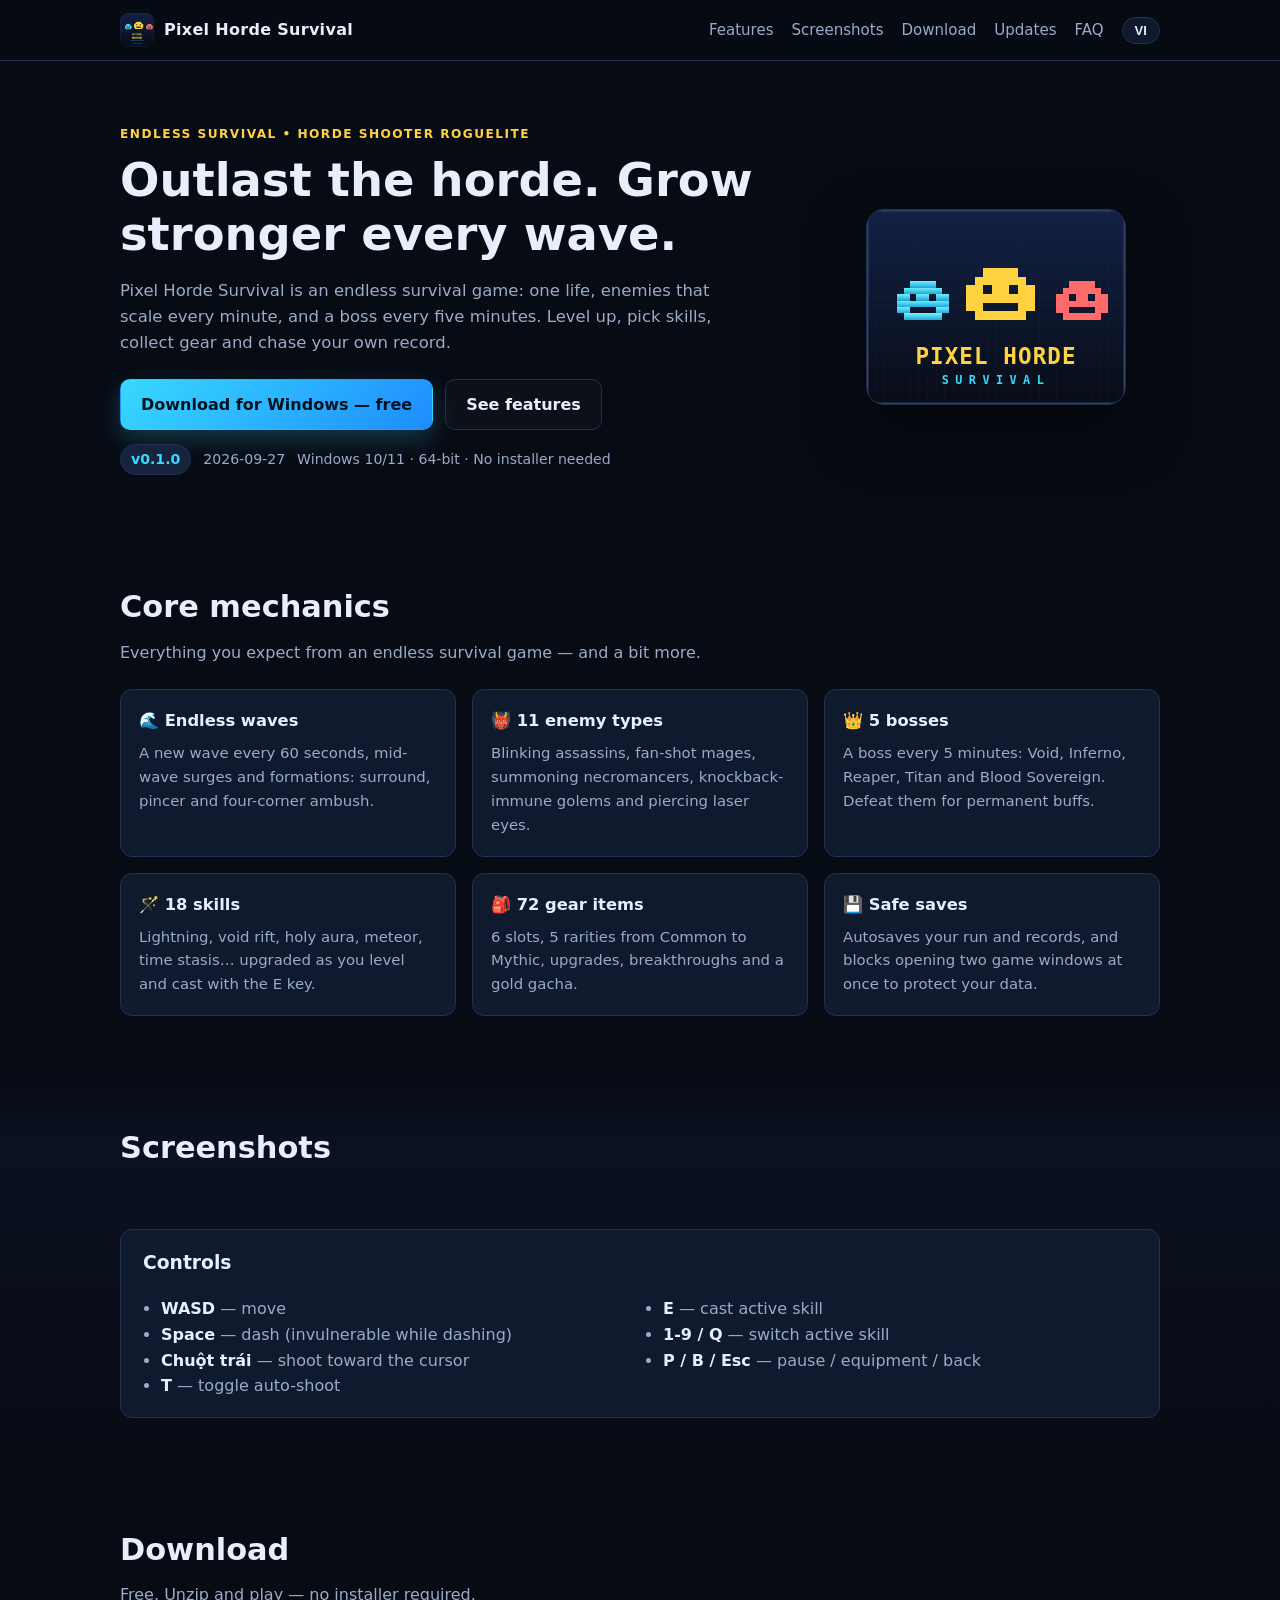
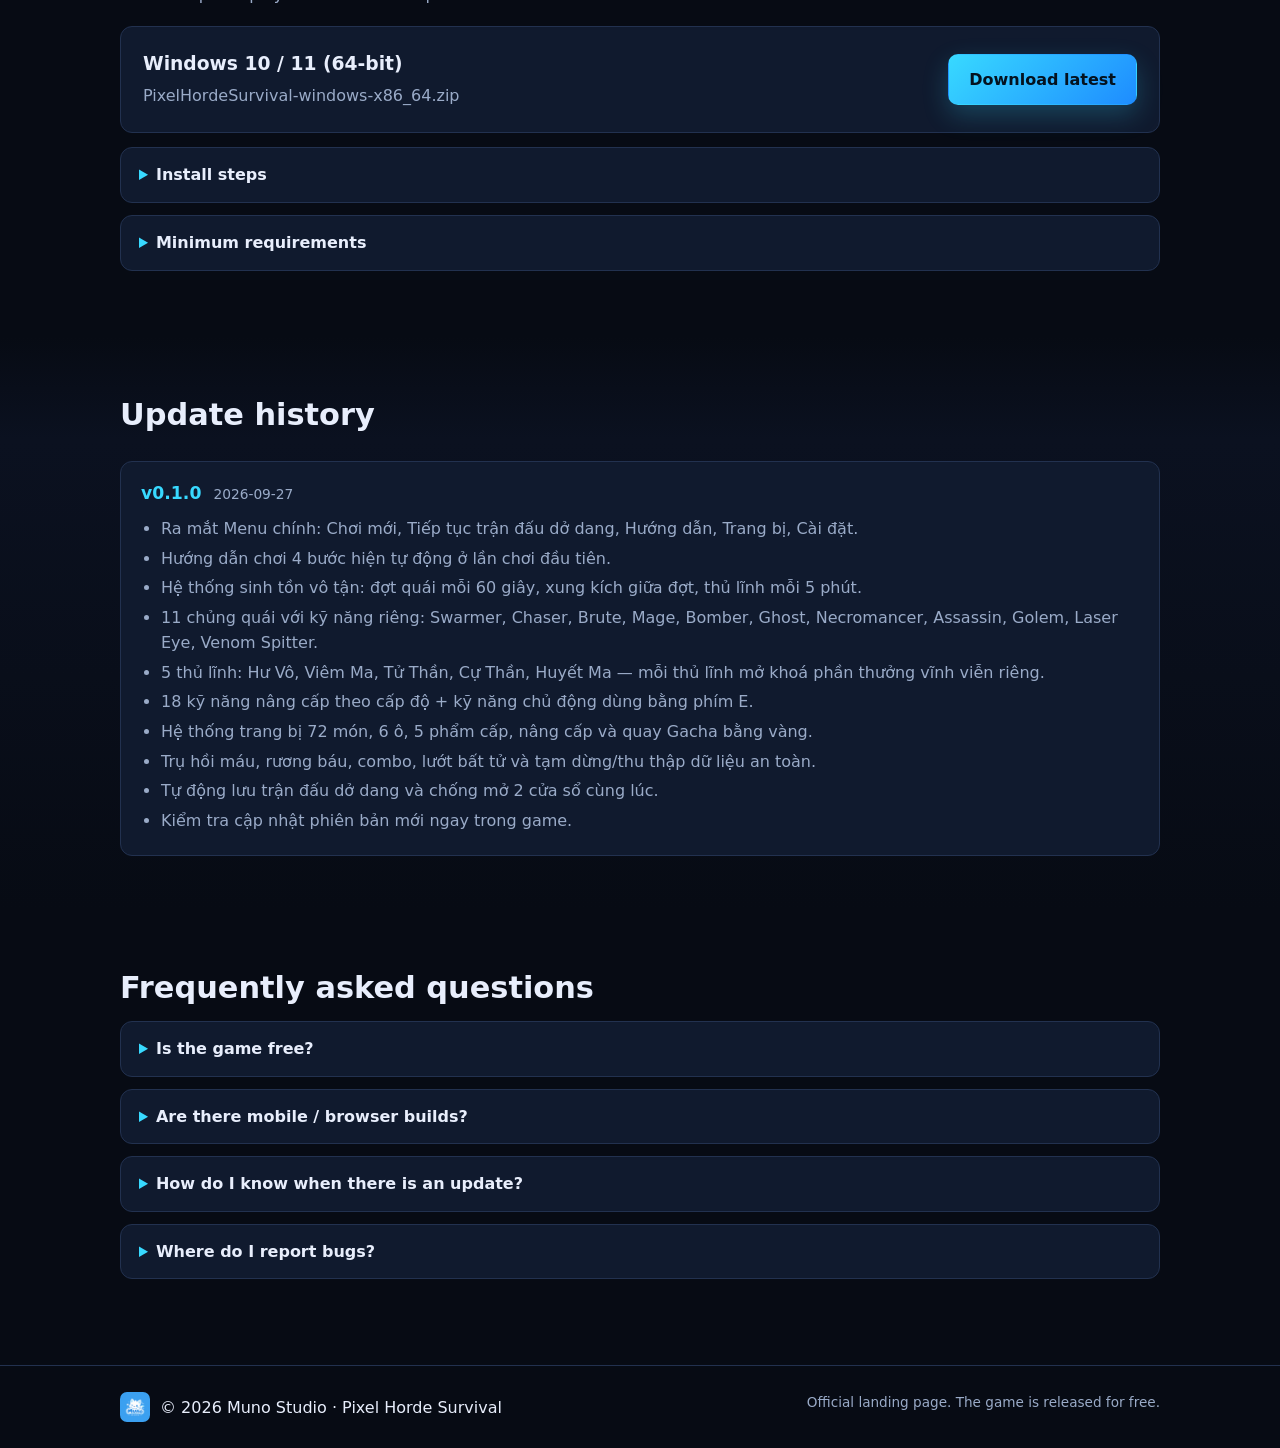
==== index.html @ 162701c9 "Landing page: giới thiệu game + tải Windows + version.json + công cụ phát hành" ====
<!DOCTYPE html>
<html lang="vi">
<head>
<meta charset="utf-8" />
<meta name="viewport" content="width=device-width, initial-scale=1" />
<title>Pixel Horde Survival — Sinh tồn vô tận trước bầy quái | Muno Studio</title>
<meta name="description" content="Pixel Horde Survival là game sinh tồn vô tận: sống sót trước bầy quái, nâng cấp kỹ năng, săn 5 thủ lĩnh và thu thập 72 trang bị. Tải miễn phí cho Windows." />
<meta name="theme-color" content="#070b14" />
<meta property="og:type" content="website" />
<meta property="og:title" content="Pixel Horde Survival — Sinh tồn vô tận" />
<meta property="og:description" content="Sống sót trước bầy quái, nâng 18 kỹ năng, săn 5 thủ lĩnh. Tải miễn phí cho Windows." />
<meta property="og:image" content="https://musual-moncra.github.io/Pixel-Horde-Survival.github.io/assets/logo.png" />
<meta name="twitter:card" content="summary_large_image" />
<link rel="icon" href="assets/logo.svg" type="image/svg+xml" />
<link rel="apple-touch-icon" href="assets/logo.png" />
<link rel="stylesheet" href="styles.css" />
</head>
<body>
<header class="site-header">
  <div class="wrap header-inner">
    <a class="brand" href="#top">
      <img src="assets/logo.png" alt="Pixel Horde Survival" width="34" height="34" />
      <span>Pixel Horde Survival</span>
    </a>
    <nav class="nav">
      <a href="#features" data-i18n="nav_features">Tính năng</a>
      <a href="#screens" data-i18n="nav_screens">Hình ảnh</a>
      <a href="#download" data-i18n="nav_download">Tải game</a>
      <a href="#changelog" data-i18n="nav_changelog">Cập nhật</a>
      <a href="#faq" data-i18n="nav_faq">Hỏi đáp</a>
    </nav>
    <button id="lang-toggle" class="lang" type="button" aria-label="Đổi ngôn ngữ">EN</button>
  </div>
</header>

<main id="top">
  <section class="hero">
    <div class="wrap hero-inner">
      <div class="hero-copy">
        <p class="eyebrow" data-i18n="hero_eyebrow">Sinh tồn vô tận • Roguelite bắn quái</p>
        <h1 data-i18n="hero_title">Sống sót trước bầy quái. Mạnh lên sau mỗi đợt.</h1>
        <p class="lede" data-i18n="hero_lede">
          Pixel Horde Survival là game sinh tồn vô tận: bạn chỉ có một mạng, quái mạnh dần theo từng phút,
          và mỗi 5 phút một thủ lĩnh giáng lâm. Lên cấp, chọn kỹ năng, thu thập trang bị và chạy đua cùng kỷ lục của chính mình.
        </p>
        <div class="cta">
          <a id="download-btn" class="btn primary" href="#download">
            <span data-i18n="cta_download">Tải miễn phí cho Windows</span>
          </a>
          <a class="btn ghost" href="#features" data-i18n="cta_features">Xem tính năng</a>
        </div>
        <p class="meta">
          <span class="badge">v<span id="version-badge">0.0.0</span></span>
          <span id="release-date">—</span>
          <span data-i18n="hero_meta_os">Windows 10/11 · 64-bit · Không cần cài đặt</span>
        </p>
      </div>
      <div class="hero-art">
        <img src="assets/logo.svg" alt="Pixel Horde Survival" />
      </div>
    </div>
  </section>

  <section id="features" class="section">
    <div class="wrap">
      <h2 data-i18n="features_title">Cơ chế cốt lõi</h2>
      <p class="section-lede" data-i18n="features_lede">Mọi thứ bạn cần ở một game sinh tồn vô tận — và một chút nữa.</p>
      <div class="grid">
        <article class="card">
          <h3 data-i18n="f1_title">🌊 Đợt quái vô tận</h3>
          <p data-i18n="f1_body">Đợt mới mỗi 60 giây, xung kích giữa đợt và các đội hình bao vây, gọng kìm, tập kích 4 góc.</p>
        </article>
        <article class="card">
          <h3 data-i18n="f2_title">👹 11 chủng quái</h3>
          <p data-i18n="f2_body">Sát thủ dịch chuyển, pháp sư bắn quạt, tử thần triệu hồi, người đá kháng đẩy lùi, nhãn ma bắn laser xuyên phá.</p>
        </article>
        <article class="card">
          <h3 data-i18n="f3_title">👑 5 thủ lĩnh</h3>
          <p data-i18n="f3_body">Cứ 5 phút một thủ lĩnh: Hư Vô, Viêm Ma, Tử Thần, Cự Thần, Huyết Ma. Hạ gục để nhận buff vĩnh viễn.</p>
        </article>
        <article class="card">
          <h3 data-i18n="f4_title">🪄 18 kỹ năng</h3>
          <p data-i18n="f4_body">Sét, hố đen, hào quang, thiên thạch, ngưng đọng thời gian… nâng cấp theo cấp độ và kích hoạt chủ động bằng phím E.</p>
        </article>
        <article class="card">
          <h3 data-i18n="f5_title">🎒 72 trang bị</h3>
          <p data-i18n="f5_body">6 ô trang bị, 5 phẩm cấp từ Thường đến Huyền Thoại, nâng cấp, đột phá và quay Gacha bằng vàng kiếm được.</p>
        </article>
        <article class="card">
          <h3 data-i18n="f6_title">💾 Lưu an toàn</h3>
          <p data-i18n="f6_body">Tự động lưu trận dở dang, hồ sơ kỷ lục và chống mở hai cửa sổ game cùng lúc để bảo vệ dữ liệu.</p>
        </article>
      </div>
    </div>
  </section>

  <section id="screens" class="section alt">
    <div class="wrap">
      <h2 data-i18n="screens_title">Hình ảnh trong game</h2>
      <div class="shots">
        <figure class="shot"><img src="assets/screenshot-1.png" alt="Giao diện chiến đấu" loading="lazy" /><figcaption data-i18n="shot1">Chiến đấu giữa bầy quái</figcaption></figure>
        <figure class="shot"><img src="assets/screenshot-2.png" alt="Thủ lĩnh" loading="lazy" /><figcaption data-i18n="shot2">Thủ lĩnh và thanh máu</figcaption></figure>
        <figure class="shot"><img src="assets/screenshot-3.png" alt="Nâng cấp kỹ năng" loading="lazy" /><figcaption data-i18n="shot3">Chọn nâng cấp khi lên cấp</figcaption></figure>
      </div>
      <p class="muted small" id="shots-note" data-i18n="shots_note">Ảnh chụp trong game sẽ được cập nhật kèm bản phát hành tiếp theo.</p>
      <div class="controls">
        <h3 data-i18n="controls_title">Điều khiển</h3>
        <ul>
          <li><b>WASD</b> — <span data-i18n="c_move">di chuyển</span></li>
          <li><b>Space</b> — <span data-i18n="c_dash">lướt (bất tử trong lúc lướt)</span></li>
          <li><b>Chuột trái</b> — <span data-i18n="c_shoot">bắn về hướng ngắm</span></li>
          <li><b>T</b> — <span data-i18n="c_auto">bật/tắt tự động bắn</span></li>
          <li><b>E</b> — <span data-i18n="c_skill">kỹ năng chủ động</span></li>
          <li><b>1-9 / Q</b> — <span data-i18n="c_switch">đổi kỹ năng chủ động</span></li>
          <li><b>P / B / Esc</b> — <span data-i18n="c_pause">tạm dừng / trang bị / thoát menu</span></li>
        </ul>
      </div>
    </div>
  </section>

  <section id="download" class="section">
    <div class="wrap">
      <h2 data-i18n="download_title">Tải game</h2>
      <p class="section-lede" data-i18n="download_lede">Miễn phí. Giải nén và chạy — không cần cài đặt.</p>
      <div class="download-card">
        <div>
          <h3>Windows 10 / 11 (64-bit)</h3>
          <p class="muted" id="download-file">PixelHordeSurvival-windows-x86_64.zip</p>
          <p class="muted small" id="download-extra"></p>
        </div>
        <a id="download-link" class="btn primary" href="https://github.com/Musual-Moncra/Pixel-Horde-Survival.github.io/releases/latest" data-i18n="download_btn">Tải bản mới nhất</a>
      </div>
      <details class="steps">
        <summary data-i18n="install_title">Hướng dẫn cài đặt</summary>
        <ol>
          <li data-i18n="install_1">Tải file .zip ở trên và giải nén ra một thư mục bất kỳ.</li>
          <li data-i18n="install_2">Chạy <b>PixelHordeSurvival.exe</b>.</li>
          <li data-i18n="install_3">Nếu Windows SmartScreen cảnh báo: bấm <b>More info</b> → <b>Run anyway</b> (game chưa ký số).</li>
          <li data-i18n="install_4">Dữ liệu lưu tại <code>%APPDATA%\Godot\app_userdata\Pixel Horde Survival</code>.</li>
        </ol>
      </details>
      <details class="steps">
        <summary data-i18n="req_title">Cấu hình tối thiểu</summary>
        <ul>
          <li data-i18n="req_1">Windows 10/11 64-bit, CPU 2 nhân 2.0 GHz</li>
          <li data-i18n="req_2">RAM 2 GB, GPU hỗ trợ OpenGL 3.3 / Direct3D 12</li>
          <li data-i18n="req_3">Khoảng 120 MB dung lượng trống</li>
        </ul>
      </details>
    </div>
  </section>

  <section id="changelog" class="section alt">
    <div class="wrap">
      <h2 data-i18n="changelog_title">Lịch sử cập nhật</h2>
      <div id="changelog-list" class="changelog">
        <p class="muted" data-i18n="loading">Đang tải…</p>
      </div>
    </div>
  </section>

  <section id="faq" class="section">
    <div class="wrap">
      <h2 data-i18n="faq_title">Câu hỏi thường gặp</h2>
      <details class="steps"><summary data-i18n="faq_q1">Game có mất phí không?</summary><p data-i18n="faq_a1">Không. Bản Windows hoàn toàn miễn phí, không quảng cáo và không có giao dịch trong game.</p></details>
      <details class="steps"><summary data-i18n="faq_q2">Có bản cho điện thoại / web không?</summary><p data-i18n="faq_a2">Giao diện cảm ứng đã có sẵn trong game; bản Android và bản chơi trên trình duyệt đang được hoàn thiện.</p></details>
      <details class="steps"><summary data-i18n="faq_q3">Làm sao biết có bản cập nhật mới?</summary><p data-i18n="faq_a3">Mở game và vào Cài đặt → Kiểm tra cập nhật, hoặc xem mục Lịch sử cập nhật trên trang này.</p></details>
      <details class="steps"><summary data-i18n="faq_q4">Báo lỗi ở đâu?</summary><p><span data-i18n="faq_a4">Gửi báo lỗi kèm ảnh chụp màn hình qua</span> <a href="https://github.com/Musual-Moncra/Pixel-Horde-Survival.github.io/issues" target="_blank" rel="noopener">GitHub Issues</a>.</p></details>
    </div>
  </section>
</main>

<footer class="site-footer">
  <div class="wrap footer-inner">
    <div class="footer-brand">
      <img src="assets/studio.png" alt="Muno Studio" width="30" height="30" />
      <p>© <span id="year">2026</span> Muno Studio · Pixel Horde Survival</p>
    </div>
    <p class="muted small" data-i18n="footer_note">Trang giới thiệu chính thức. Game phát hành miễn phí.</p>
  </div>
</footer>

<script src="app.js"></script>
</body>
</html>
---- styles.css ----
:root {
  --bg: #070b14;
  --bg-alt: #0b1120;
  --panel: #101a2e;
  --panel-2: #16233c;
  --line: #22314f;
  --text: #e8eefc;
  --muted: #9aabc8;
  --accent: #38d9ff;
  --accent-2: #ffd23f;
  --radius: 12px;
  --wrap: 1080px;
}

* { box-sizing: border-box; }

html { scroll-behavior: smooth; }

body {
  margin: 0;
  background: radial-gradient(1200px 600px at 50% -10%, #122044 0%, var(--bg) 55%) no-repeat, var(--bg);
  color: var(--text);
  font-family: "Segoe UI", system-ui, -apple-system, "Helvetica Neue", Arial, sans-serif;
  line-height: 1.6;
  -webkit-font-smoothing: antialiased;
}

img { max-width: 100%; display: block; }
a { color: var(--accent); text-decoration: none; }
a:hover { text-decoration: underline; }
code { background: var(--panel-2); padding: 1px 5px; border-radius: 5px; font-size: .85em; }

.wrap { width: 100%; max-width: var(--wrap); margin: 0 auto; padding: 0 20px; }
.muted { color: var(--muted); }
.small { font-size: .85rem; }

/* Header */
.site-header {
  position: sticky; top: 0; z-index: 20;
  backdrop-filter: blur(10px);
  background: rgba(7, 11, 20, .78);
  border-bottom: 1px solid var(--line);
}
.header-inner { display: flex; align-items: center; gap: 18px; height: 60px; }
.brand { display: flex; align-items: center; gap: 10px; color: var(--text); font-weight: 700; letter-spacing: .3px; }
.brand:hover { text-decoration: none; }
.brand img { border-radius: 8px; }
.nav { margin-left: auto; display: flex; gap: 18px; font-size: .94rem; }
.nav a { color: var(--muted); }
.nav a:hover { color: var(--accent); text-decoration: none; }
.lang {
  background: var(--panel); color: var(--text); border: 1px solid var(--line);
  border-radius: 999px; padding: 5px 12px; cursor: pointer; font-weight: 600; font-size: .82rem;
}
.lang:hover { border-color: var(--accent); color: var(--accent); }

/* Hero */
.hero { padding: 64px 0 40px; }
.hero-inner { display: grid; grid-template-columns: 1.35fr .65fr; gap: 32px; align-items: center; }
.eyebrow { color: var(--accent-2); font-weight: 600; letter-spacing: .12em; text-transform: uppercase; font-size: .76rem; margin: 0 0 10px; }
h1 { font-size: clamp(1.9rem, 4vw, 2.9rem); line-height: 1.15; margin: 0 0 14px; }
.lede { color: var(--muted); font-size: 1.03rem; max-width: 60ch; }
.cta { display: flex; gap: 12px; flex-wrap: wrap; margin: 22px 0 14px; }
.btn {
  display: inline-block; padding: 12px 20px; border-radius: 10px; font-weight: 700;
  border: 1px solid transparent; transition: transform .12s ease, box-shadow .12s ease;
}
.btn:hover { text-decoration: none; transform: translateY(-1px); }
.btn.primary { background: linear-gradient(135deg, #38d9ff, #1e8cff); color: #04121f; box-shadow: 0 10px 26px rgba(56, 217, 255, .22); }
.btn.ghost { border-color: var(--line); color: var(--text); background: rgba(255,255,255,.02); }
.btn.ghost:hover { border-color: var(--accent); color: var(--accent); }
.meta { display: flex; align-items: center; gap: 12px; flex-wrap: wrap; color: var(--muted); font-size: .88rem; }
.badge { background: var(--panel-2); border: 1px solid var(--line); border-radius: 999px; padding: 3px 10px; color: var(--accent); font-weight: 700; }
.hero-art img { width: 100%; max-width: 260px; margin: 0 auto; border-radius: 18px; border: 1px solid var(--line); box-shadow: 0 24px 60px rgba(0, 0, 0, .55); }

/* Sections */
.section { padding: 54px 0; }
.section.alt { background: linear-gradient(180deg, rgba(11,17,32,0), var(--bg-alt) 18%, rgba(11,17,32,0)); }
h2 { font-size: clamp(1.4rem, 2.6vw, 1.9rem); margin: 0 0 8px; }
.section-lede { color: var(--muted); margin-top: 0; }
.grid { display: grid; grid-template-columns: repeat(auto-fit, minmax(255px, 1fr)); gap: 16px; margin-top: 24px; }
.card { background: var(--panel); border: 1px solid var(--line); border-radius: var(--radius); padding: 18px; }
.card h3 { margin: 0 0 8px; font-size: 1.02rem; }
.card p { margin: 0; color: var(--muted); font-size: .93rem; }

/* Screens */
.shots { display: grid; grid-template-columns: repeat(auto-fit, minmax(240px, 1fr)); gap: 16px; margin: 24px 0 32px; }
.shots figure { margin: 0; background: var(--panel); border: 1px solid var(--line); border-radius: var(--radius); overflow: hidden; }
.shots img { aspect-ratio: 16 / 9; object-fit: cover; width: 100%; background: #060a12; }
.shots figcaption { padding: 10px 12px; color: var(--muted); font-size: .86rem; }
.controls { background: var(--panel); border: 1px solid var(--line); border-radius: var(--radius); padding: 18px 22px; }
.controls h3 { margin-top: 0; }
.controls ul { margin: 0; padding-left: 18px; color: var(--muted); columns: 2; column-gap: 28px; }
.controls b { color: var(--text); }

/* Download */
.download-card {
  display: flex; align-items: center; justify-content: space-between; gap: 20px; flex-wrap: wrap;
  background: var(--panel); border: 1px solid var(--line); border-radius: var(--radius); padding: 22px; margin: 18px 0 14px;
}
.download-card h3 { margin: 0 0 4px; }
.download-card p { margin: 2px 0; }
.steps { background: var(--panel); border: 1px solid var(--line); border-radius: var(--radius); padding: 14px 18px; margin-bottom: 12px; }
.steps summary { cursor: pointer; font-weight: 600; }
.steps summary::marker { color: var(--accent); }
.steps ol, .steps ul { color: var(--muted); margin: 12px 0 4px; padding-left: 20px; }
.steps p { color: var(--muted); }

/* Changelog */
.changelog { margin-top: 22px; display: grid; gap: 14px; }
.release { background: var(--panel); border: 1px solid var(--line); border-radius: var(--radius); padding: 18px 20px; }
.release-head { display: flex; align-items: baseline; gap: 12px; flex-wrap: wrap; margin-bottom: 8px; }
.release-version { font-weight: 800; color: var(--accent); font-size: 1.08rem; }
.release-date { color: var(--muted); font-size: .86rem; }
.release ul { margin: 6px 0 0; padding-left: 20px; color: var(--muted); }
.release li { margin-bottom: 4px; }

/* Footer */
.site-footer { border-top: 1px solid var(--line); padding: 26px 0; margin-top: 20px; }
.footer-inner { display: flex; justify-content: space-between; gap: 14px; flex-wrap: wrap; }
.site-footer p { margin: 0; }

@media (max-width: 760px) {
  .hero { padding-top: 40px; }
  .hero-inner { grid-template-columns: 1fr; }
  .hero-art { order: -1; }
  .hero-art img { max-width: 170px; }
  .nav { display: none; }
  .controls ul { columns: 1; }
}

/* Footer brand */
.footer-brand { display: flex; align-items: center; gap: 10px; }
.footer-brand img { border-radius: 7px; }
.footer-brand p { margin: 0; }
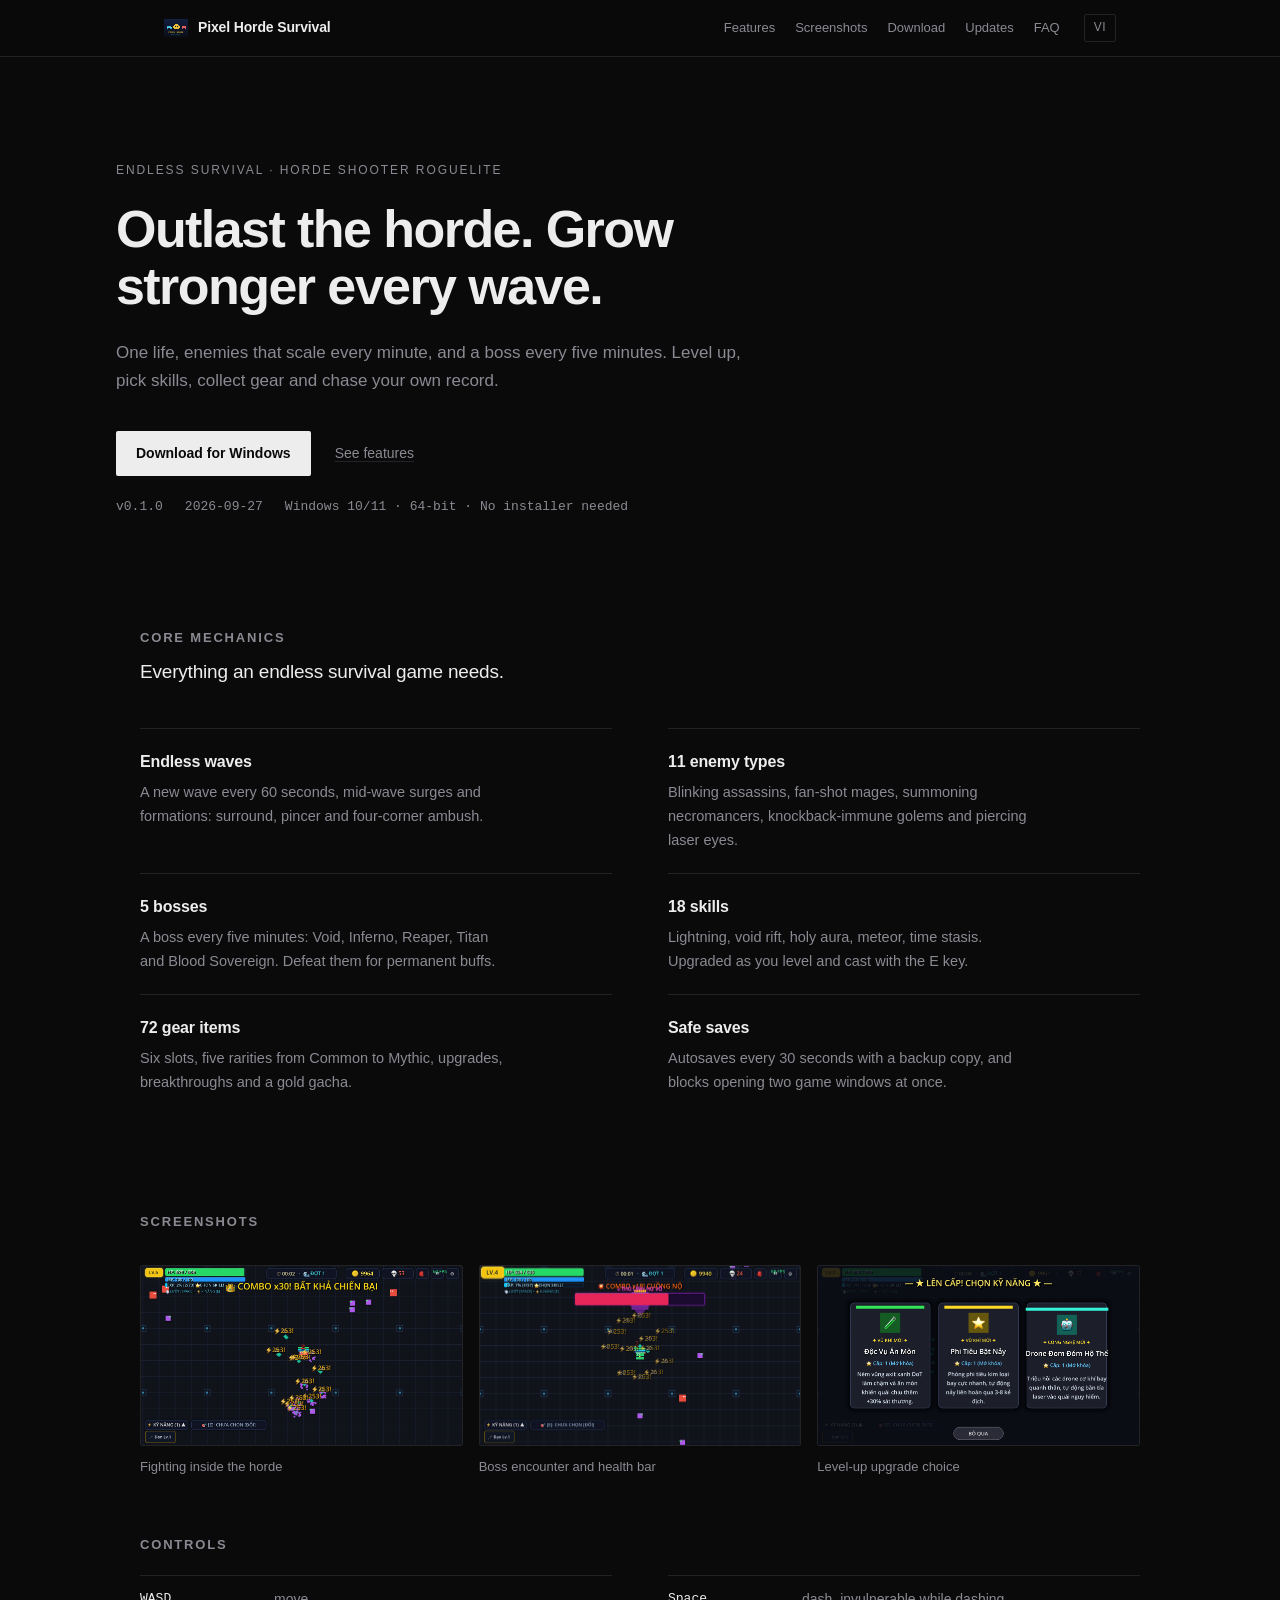
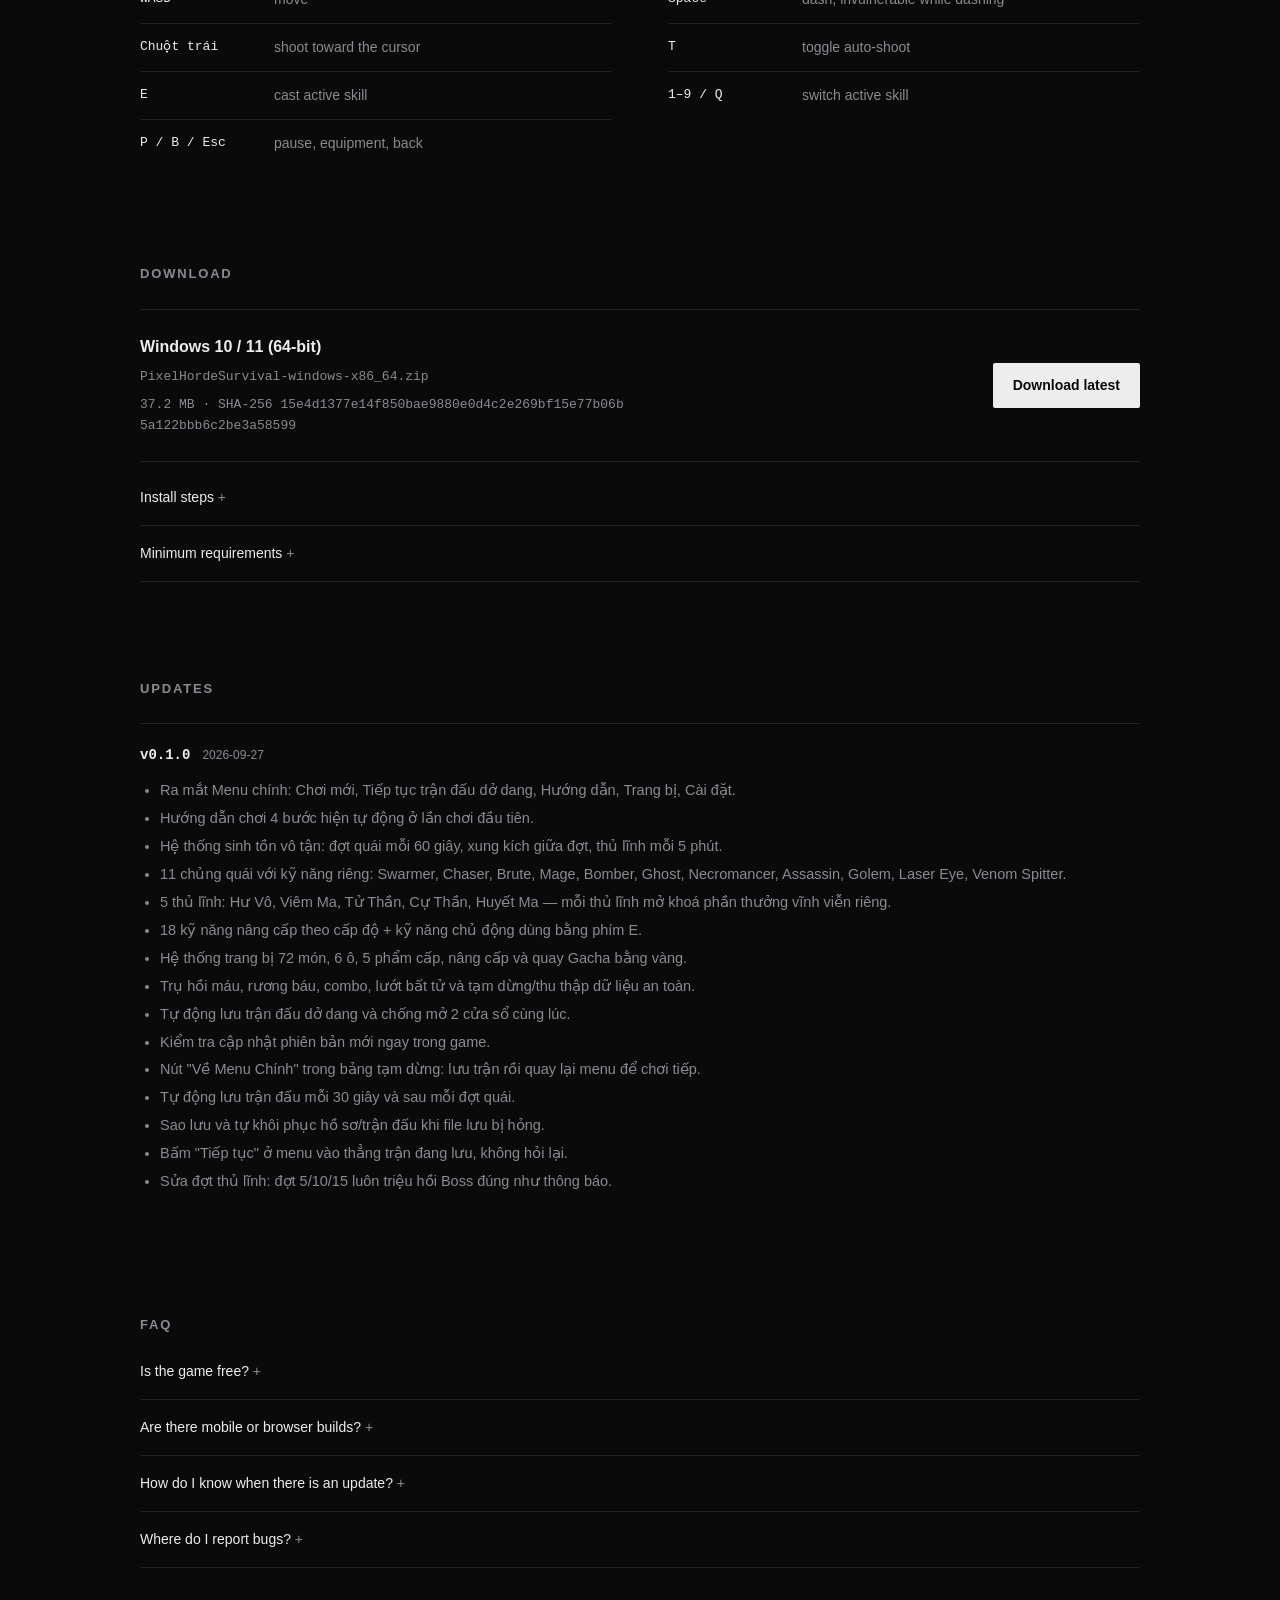
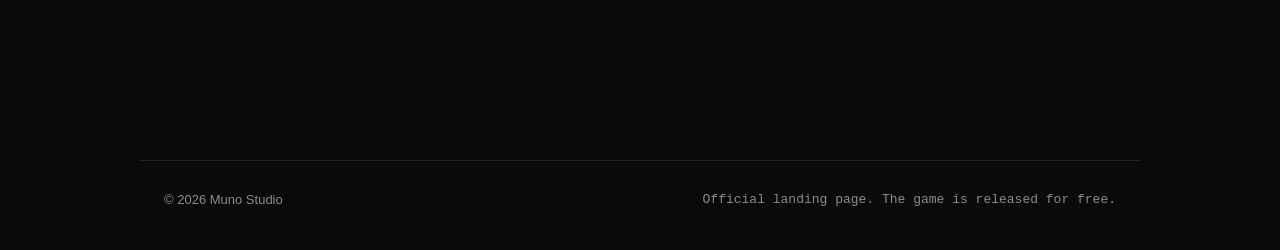
==== commit 7c286f41: "Thiết kế lại landing theo phong cách tối giản: typography, đường kẻ mảnh, bỏ card/emoji" ====
--- a/index.html
+++ b/index.html
@@ -3,9 +3,9 @@
 <head>
 <meta charset="utf-8" />
 <meta name="viewport" content="width=device-width, initial-scale=1" />
-<title>Pixel Horde Survival — Sinh tồn vô tận trước bầy quái | Muno Studio</title>
+<title>Pixel Horde Survival — Sinh tồn vô tận | Muno Studio</title>
 <meta name="description" content="Pixel Horde Survival là game sinh tồn vô tận: sống sót trước bầy quái, nâng cấp kỹ năng, săn 5 thủ lĩnh và thu thập 72 trang bị. Tải miễn phí cho Windows." />
-<meta name="theme-color" content="#070b14" />
+<meta name="theme-color" content="#0a0a0b" />
 <meta property="og:type" content="website" />
 <meta property="og:title" content="Pixel Horde Survival — Sinh tồn vô tận" />
 <meta property="og:description" content="Sống sót trước bầy quái, nâng 18 kỹ năng, săn 5 thủ lĩnh. Tải miễn phí cho Windows." />
@@ -19,7 +19,7 @@
 <header class="site-header">
   <div class="wrap header-inner">
     <a class="brand" href="#top">
-      <img src="assets/logo.png" alt="Pixel Horde Survival" width="34" height="34" />
+      <img src="assets/logo.svg" alt="" width="24" height="18" />
       <span>Pixel Horde Survival</span>
     </a>
     <nav class="nav">
@@ -34,150 +34,124 @@
 </header>
 
 <main id="top">
-  <section class="hero">
-    <div class="wrap hero-inner">
-      <div class="hero-copy">
-        <p class="eyebrow" data-i18n="hero_eyebrow">Sinh tồn vô tận • Roguelite bắn quái</p>
-        <h1 data-i18n="hero_title">Sống sót trước bầy quái. Mạnh lên sau mỗi đợt.</h1>
-        <p class="lede" data-i18n="hero_lede">
-          Pixel Horde Survival là game sinh tồn vô tận: bạn chỉ có một mạng, quái mạnh dần theo từng phút,
-          và mỗi 5 phút một thủ lĩnh giáng lâm. Lên cấp, chọn kỹ năng, thu thập trang bị và chạy đua cùng kỷ lục của chính mình.
-        </p>
-        <div class="cta">
-          <a id="download-btn" class="btn primary" href="#download">
-            <span data-i18n="cta_download">Tải miễn phí cho Windows</span>
-          </a>
-          <a class="btn ghost" href="#features" data-i18n="cta_features">Xem tính năng</a>
-        </div>
-        <p class="meta">
-          <span class="badge">v<span id="version-badge">0.0.0</span></span>
-          <span id="release-date">—</span>
-          <span data-i18n="hero_meta_os">Windows 10/11 · 64-bit · Không cần cài đặt</span>
-        </p>
+  <section class="hero wrap">
+    <p class="kicker" data-i18n="hero_eyebrow">Sinh tồn vô tận · Roguelite bắn quái</p>
+    <h1 data-i18n="hero_title">Sống sót trước bầy quái. Mạnh lên sau mỗi đợt.</h1>
+    <p class="lede" data-i18n="hero_lede">
+      Một mạng duy nhất, quái mạnh dần theo từng phút và cứ năm phút một thủ lĩnh giáng lâm.
+      Lên cấp, chọn kỹ năng, thu thập trang bị và chạy đua cùng kỷ lục của chính mình.
+    </p>
+    <p class="actions">
+      <a id="download-btn" class="btn" href="#download" data-i18n="cta_download">Tải cho Windows</a>
+      <a class="link" href="#features" data-i18n="cta_features">Xem tính năng</a>
+    </p>
+    <p class="meta">
+      <span>v<span id="version-badge">0.0.0</span></span>
+      <span id="release-date">—</span>
+      <span data-i18n="hero_meta_os">Windows 10/11 · 64-bit · Không cần cài đặt</span>
+    </p>
+  </section>
+
+  <section id="features" class="section wrap">
+    <h2 data-i18n="features_title">Cơ chế cốt lõi</h2>
+    <p class="section-lede" data-i18n="features_lede">Mọi thứ cần có ở một game sinh tồn vô tận.</p>
+    <dl class="facts">
+      <div>
+        <dt data-i18n="f1_title">Đợt quái vô tận</dt>
+        <dd data-i18n="f1_body">Đợt mới mỗi 60 giây, xung kích giữa đợt và các đội hình bao vây, gọng kìm, tập kích bốn góc.</dd>
       </div>
-      <div class="hero-art">
-        <img src="assets/logo.svg" alt="Pixel Horde Survival" />
+      <div>
+        <dt data-i18n="f2_title">11 chủng quái</dt>
+        <dd data-i18n="f2_body">Sát thủ dịch chuyển, pháp sư bắn quạt, tử thần triệu hồi, người đá kháng đẩy lùi, nhãn ma bắn laser xuyên phá.</dd>
       </div>
+      <div>
+        <dt data-i18n="f3_title">5 thủ lĩnh</dt>
+        <dd data-i18n="f3_body">Cứ năm phút một thủ lĩnh: Hư Vô, Viêm Ma, Tử Thần, Cự Thần, Huyết Ma. Hạ gục để nhận buff vĩnh viễn.</dd>
+      </div>
+      <div>
+        <dt data-i18n="f4_title">18 kỹ năng</dt>
+        <dd data-i18n="f4_body">Sét, hố đen, hào quang, thiên thạch, ngưng đọng thời gian. Nâng theo cấp độ và kích hoạt chủ động bằng phím E.</dd>
+      </div>
+      <div>
+        <dt data-i18n="f5_title">72 trang bị</dt>
+        <dd data-i18n="f5_body">Sáu ô trang bị, năm phẩm cấp từ Thường đến Huyền Thoại, nâng cấp, đột phá và quay Gacha bằng vàng.</dd>
+      </div>
+      <div>
+        <dt data-i18n="f6_title">Lưu an toàn</dt>
+        <dd data-i18n="f6_body">Tự động lưu mỗi 30 giây, sao lưu dự phòng và chống mở hai cửa sổ game cùng lúc.</dd>
+      </div>
+    </dl>
+  </section>
+
+  <section id="screens" class="section wrap">
+    <h2 data-i18n="screens_title">Hình ảnh trong game</h2>
+    <div class="shots">
+      <figure class="shot"><img src="assets/screenshot-1.png" alt="Giao diện chiến đấu" loading="lazy" /><figcaption data-i18n="shot1">Chiến đấu giữa bầy quái</figcaption></figure>
+      <figure class="shot"><img src="assets/screenshot-2.png" alt="Thủ lĩnh" loading="lazy" /><figcaption data-i18n="shot2">Thủ lĩnh và thanh máu</figcaption></figure>
+      <figure class="shot"><img src="assets/screenshot-3.png" alt="Nâng cấp kỹ năng" loading="lazy" /><figcaption data-i18n="shot3">Chọn nâng cấp khi lên cấp</figcaption></figure>
+    </div>
+    <p class="meta" id="shots-note" data-i18n="shots_note">Ảnh chụp trong game sẽ được cập nhật kèm bản phát hành tiếp theo.</p>
+
+    <h3 class="subhead" data-i18n="controls_title">Điều khiển</h3>
+    <dl class="keys">
+      <div><dt>WASD</dt><dd data-i18n="c_move">di chuyển</dd></div>
+      <div><dt>Space</dt><dd data-i18n="c_dash">lướt, bất tử trong lúc lướt</dd></div>
+      <div><dt>Chuột trái</dt><dd data-i18n="c_shoot">bắn về hướng ngắm</dd></div>
+      <div><dt>T</dt><dd data-i18n="c_auto">bật/tắt tự động bắn</dd></div>
+      <div><dt>E</dt><dd data-i18n="c_skill">kỹ năng chủ động</dd></div>
+      <div><dt>1–9 / Q</dt><dd data-i18n="c_switch">đổi kỹ năng chủ động</dd></div>
+      <div><dt>P / B / Esc</dt><dd data-i18n="c_pause">tạm dừng, trang bị, thoát menu</dd></div>
+    </dl>
+  </section>
+
+  <section id="download" class="section wrap">
+    <h2 data-i18n="download_title">Tải game</h2>
+    <div class="download">
+      <div>
+        <strong>Windows 10 / 11 (64-bit)</strong>
+        <p class="meta" id="download-file">PixelHordeSurvival-windows-x86_64.zip</p>
+        <p class="meta" id="download-extra"></p>
+      </div>
+      <a id="download-link" class="btn" href="https://github.com/Musual-Moncra/Pixel-Horde-Survival.github.io/releases/latest" data-i18n="download_btn">Tải bản mới nhất</a>
+    </div>
+    <details>
+      <summary data-i18n="install_title">Hướng dẫn cài đặt</summary>
+      <ol>
+        <li data-i18n="install_1">Tải file .zip ở trên và giải nén ra một thư mục bất kỳ.</li>
+        <li data-i18n="install_2">Chạy <b>Pixel Horde Survival.exe</b>.</li>
+        <li data-i18n="install_3">Nếu Windows SmartScreen cảnh báo: bấm <b>More info</b> → <b>Run anyway</b> (game chưa ký số).</li>
+        <li data-i18n="install_4">Dữ liệu lưu tại <code>%APPDATA%\Godot\app_userdata\Pixel Horde Survival</code>.</li>
+      </ol>
+    </details>
+    <details>
+      <summary data-i18n="req_title">Cấu hình tối thiểu</summary>
+      <ul>
+        <li data-i18n="req_1">Windows 10/11 64-bit, CPU 2 nhân 2.0 GHz</li>
+        <li data-i18n="req_2">RAM 2 GB, GPU hỗ trợ OpenGL 3.3 / Direct3D 12</li>
+        <li data-i18n="req_3">Khoảng 120 MB dung lượng trống</li>
+      </ul>
+    </details>
+  </section>
+
+  <section id="changelog" class="section wrap">
+    <h2 data-i18n="changelog_title">Cập nhật</h2>
+    <div id="changelog-list" class="changelog">
+      <p class="meta" data-i18n="loading">Đang tải…</p>
     </div>
   </section>
 
-  <section id="features" class="section">
-    <div class="wrap">
-      <h2 data-i18n="features_title">Cơ chế cốt lõi</h2>
-      <p class="section-lede" data-i18n="features_lede">Mọi thứ bạn cần ở một game sinh tồn vô tận — và một chút nữa.</p>
-      <div class="grid">
-        <article class="card">
-          <h3 data-i18n="f1_title">🌊 Đợt quái vô tận</h3>
-          <p data-i18n="f1_body">Đợt mới mỗi 60 giây, xung kích giữa đợt và các đội hình bao vây, gọng kìm, tập kích 4 góc.</p>
-        </article>
-        <article class="card">
-          <h3 data-i18n="f2_title">👹 11 chủng quái</h3>
-          <p data-i18n="f2_body">Sát thủ dịch chuyển, pháp sư bắn quạt, tử thần triệu hồi, người đá kháng đẩy lùi, nhãn ma bắn laser xuyên phá.</p>
-        </article>
-        <article class="card">
-          <h3 data-i18n="f3_title">👑 5 thủ lĩnh</h3>
-          <p data-i18n="f3_body">Cứ 5 phút một thủ lĩnh: Hư Vô, Viêm Ma, Tử Thần, Cự Thần, Huyết Ma. Hạ gục để nhận buff vĩnh viễn.</p>
-        </article>
-        <article class="card">
-          <h3 data-i18n="f4_title">🪄 18 kỹ năng</h3>
-          <p data-i18n="f4_body">Sét, hố đen, hào quang, thiên thạch, ngưng đọng thời gian… nâng cấp theo cấp độ và kích hoạt chủ động bằng phím E.</p>
-        </article>
-        <article class="card">
-          <h3 data-i18n="f5_title">🎒 72 trang bị</h3>
-          <p data-i18n="f5_body">6 ô trang bị, 5 phẩm cấp từ Thường đến Huyền Thoại, nâng cấp, đột phá và quay Gacha bằng vàng kiếm được.</p>
-        </article>
-        <article class="card">
-          <h3 data-i18n="f6_title">💾 Lưu an toàn</h3>
-          <p data-i18n="f6_body">Tự động lưu trận dở dang, hồ sơ kỷ lục và chống mở hai cửa sổ game cùng lúc để bảo vệ dữ liệu.</p>
-        </article>
-      </div>
-    </div>
-  </section>
-
-  <section id="screens" class="section alt">
-    <div class="wrap">
-      <h2 data-i18n="screens_title">Hình ảnh trong game</h2>
-      <div class="shots">
-        <figure class="shot"><img src="assets/screenshot-1.png" alt="Giao diện chiến đấu" loading="lazy" /><figcaption data-i18n="shot1">Chiến đấu giữa bầy quái</figcaption></figure>
-        <figure class="shot"><img src="assets/screenshot-2.png" alt="Thủ lĩnh" loading="lazy" /><figcaption data-i18n="shot2">Thủ lĩnh và thanh máu</figcaption></figure>
-        <figure class="shot"><img src="assets/screenshot-3.png" alt="Nâng cấp kỹ năng" loading="lazy" /><figcaption data-i18n="shot3">Chọn nâng cấp khi lên cấp</figcaption></figure>
-      </div>
-      <p class="muted small" id="shots-note" data-i18n="shots_note">Ảnh chụp trong game sẽ được cập nhật kèm bản phát hành tiếp theo.</p>
-      <div class="controls">
-        <h3 data-i18n="controls_title">Điều khiển</h3>
-        <ul>
-          <li><b>WASD</b> — <span data-i18n="c_move">di chuyển</span></li>
-          <li><b>Space</b> — <span data-i18n="c_dash">lướt (bất tử trong lúc lướt)</span></li>
-          <li><b>Chuột trái</b> — <span data-i18n="c_shoot">bắn về hướng ngắm</span></li>
-          <li><b>T</b> — <span data-i18n="c_auto">bật/tắt tự động bắn</span></li>
-          <li><b>E</b> — <span data-i18n="c_skill">kỹ năng chủ động</span></li>
-          <li><b>1-9 / Q</b> — <span data-i18n="c_switch">đổi kỹ năng chủ động</span></li>
-          <li><b>P / B / Esc</b> — <span data-i18n="c_pause">tạm dừng / trang bị / thoát menu</span></li>
-        </ul>
-      </div>
-    </div>
-  </section>
-
-  <section id="download" class="section">
-    <div class="wrap">
-      <h2 data-i18n="download_title">Tải game</h2>
-      <p class="section-lede" data-i18n="download_lede">Miễn phí. Giải nén và chạy — không cần cài đặt.</p>
-      <div class="download-card">
-        <div>
-          <h3>Windows 10 / 11 (64-bit)</h3>
-          <p class="muted" id="download-file">PixelHordeSurvival-windows-x86_64.zip</p>
-          <p class="muted small" id="download-extra"></p>
-        </div>
-        <a id="download-link" class="btn primary" href="https://github.com/Musual-Moncra/Pixel-Horde-Survival.github.io/releases/latest" data-i18n="download_btn">Tải bản mới nhất</a>
-      </div>
-      <details class="steps">
-        <summary data-i18n="install_title">Hướng dẫn cài đặt</summary>
-        <ol>
-          <li data-i18n="install_1">Tải file .zip ở trên và giải nén ra một thư mục bất kỳ.</li>
-          <li data-i18n="install_2">Chạy <b>PixelHordeSurvival.exe</b>.</li>
-          <li data-i18n="install_3">Nếu Windows SmartScreen cảnh báo: bấm <b>More info</b> → <b>Run anyway</b> (game chưa ký số).</li>
-          <li data-i18n="install_4">Dữ liệu lưu tại <code>%APPDATA%\Godot\app_userdata\Pixel Horde Survival</code>.</li>
-        </ol>
-      </details>
-      <details class="steps">
-        <summary data-i18n="req_title">Cấu hình tối thiểu</summary>
-        <ul>
-          <li data-i18n="req_1">Windows 10/11 64-bit, CPU 2 nhân 2.0 GHz</li>
-          <li data-i18n="req_2">RAM 2 GB, GPU hỗ trợ OpenGL 3.3 / Direct3D 12</li>
-          <li data-i18n="req_3">Khoảng 120 MB dung lượng trống</li>
-        </ul>
-      </details>
-    </div>
-  </section>
-
-  <section id="changelog" class="section alt">
-    <div class="wrap">
-      <h2 data-i18n="changelog_title">Lịch sử cập nhật</h2>
-      <div id="changelog-list" class="changelog">
-        <p class="muted" data-i18n="loading">Đang tải…</p>
-      </div>
-    </div>
-  </section>
-
-  <section id="faq" class="section">
-    <div class="wrap">
-      <h2 data-i18n="faq_title">Câu hỏi thường gặp</h2>
-      <details class="steps"><summary data-i18n="faq_q1">Game có mất phí không?</summary><p data-i18n="faq_a1">Không. Bản Windows hoàn toàn miễn phí, không quảng cáo và không có giao dịch trong game.</p></details>
-      <details class="steps"><summary data-i18n="faq_q2">Có bản cho điện thoại / web không?</summary><p data-i18n="faq_a2">Giao diện cảm ứng đã có sẵn trong game; bản Android và bản chơi trên trình duyệt đang được hoàn thiện.</p></details>
-      <details class="steps"><summary data-i18n="faq_q3">Làm sao biết có bản cập nhật mới?</summary><p data-i18n="faq_a3">Mở game và vào Cài đặt → Kiểm tra cập nhật, hoặc xem mục Lịch sử cập nhật trên trang này.</p></details>
-      <details class="steps"><summary data-i18n="faq_q4">Báo lỗi ở đâu?</summary><p><span data-i18n="faq_a4">Gửi báo lỗi kèm ảnh chụp màn hình qua</span> <a href="https://github.com/Musual-Moncra/Pixel-Horde-Survival.github.io/issues" target="_blank" rel="noopener">GitHub Issues</a>.</p></details>
-    </div>
+  <section id="faq" class="section wrap">
+    <h2 data-i18n="faq_title">Hỏi đáp</h2>
+    <details><summary data-i18n="faq_q1">Game có mất phí không?</summary><p data-i18n="faq_a1">Không. Bản Windows miễn phí hoàn toàn, không quảng cáo và không có giao dịch trong game.</p></details>
+    <details><summary data-i18n="faq_q2">Có bản cho điện thoại hoặc trình duyệt không?</summary><p data-i18n="faq_a2">Giao diện cảm ứng đã có sẵn trong game; bản Android và bản chơi trên trình duyệt đang được hoàn thiện.</p></details>
+    <details><summary data-i18n="faq_q3">Làm sao biết có bản cập nhật mới?</summary><p data-i18n="faq_a3">Mở game, vào Cài đặt → Kiểm tra cập nhật, hoặc xem mục Cập nhật trên trang này.</p></details>
+    <details><summary data-i18n="faq_q4">Báo lỗi ở đâu?</summary><p><span data-i18n="faq_a4">Gửi báo lỗi kèm ảnh chụp màn hình qua</span> <a href="https://github.com/Musual-Moncra/Pixel-Horde-Survival.github.io/issues" target="_blank" rel="noopener">GitHub Issues</a>.</p></details>
   </section>
 </main>
 
-<footer class="site-footer">
-  <div class="wrap footer-inner">
-    <div class="footer-brand">
-      <img src="assets/studio.png" alt="Muno Studio" width="30" height="30" />
-      <p>© <span id="year">2026</span> Muno Studio · Pixel Horde Survival</p>
-    </div>
-    <p class="muted small" data-i18n="footer_note">Trang giới thiệu chính thức. Game phát hành miễn phí.</p>
-  </div>
+<footer class="site-footer wrap">
+  <p>© <span id="year">2026</span> Muno Studio</p>
+  <p class="meta" data-i18n="footer_note">Trang giới thiệu chính thức. Game phát hành miễn phí.</p>
 </footer>
 
 <script src="app.js"></script>
--- a/styles.css
+++ b/styles.css
@@ -1,15 +1,14 @@
+/* Pixel Horde Survival — tối giản: chữ, khoảng trắng, đường kẻ mảnh, một màu nhấn. */
+
 :root {
-  --bg: #070b14;
-  --bg-alt: #0b1120;
-  --panel: #101a2e;
-  --panel-2: #16233c;
-  --line: #22314f;
-  --text: #e8eefc;
-  --muted: #9aabc8;
-  --accent: #38d9ff;
-  --accent-2: #ffd23f;
-  --radius: 12px;
-  --wrap: 1080px;
+  --bg: #0a0a0b;
+  --fg: #ededed;
+  --muted: #8a8a92;
+  --line: #232327;
+  --accent: #6fd6ff;
+  --measure: 68ch;
+  --gap: 96px;
+  --wrap: 1000px;
 }
 
 * { box-sizing: border-box; }
@@ -18,118 +17,153 @@
 
 body {
   margin: 0;
-  background: radial-gradient(1200px 600px at 50% -10%, #122044 0%, var(--bg) 55%) no-repeat, var(--bg);
-  color: var(--text);
-  font-family: "Segoe UI", system-ui, -apple-system, "Helvetica Neue", Arial, sans-serif;
-  line-height: 1.6;
+  background: var(--bg);
+  color: var(--fg);
+  font-family: -apple-system, BlinkMacSystemFont, "Segoe UI", Inter, Roboto, "Helvetica Neue", Arial, sans-serif;
+  font-size: 16px;
+  line-height: 1.65;
   -webkit-font-smoothing: antialiased;
 }
 
-img { max-width: 100%; display: block; }
-a { color: var(--accent); text-decoration: none; }
-a:hover { text-decoration: underline; }
-code { background: var(--panel-2); padding: 1px 5px; border-radius: 5px; font-size: .85em; }
+img { display: block; max-width: 100%; }
+a { color: inherit; text-decoration-color: var(--line); text-underline-offset: 3px; }
+a:hover { color: var(--accent); text-decoration-color: currentColor; }
+code {
+  font-family: ui-monospace, SFMono-Regular, Menlo, Consolas, monospace;
+  font-size: 0.88em;
+  color: var(--muted);
+}
 
-.wrap { width: 100%; max-width: var(--wrap); margin: 0 auto; padding: 0 20px; }
-.muted { color: var(--muted); }
-.small { font-size: .85rem; }
+.wrap { width: 100%; max-width: var(--wrap); margin: 0 auto; padding: 0 24px; }
+.meta { color: var(--muted); font-size: 13px; font-family: ui-monospace, SFMono-Regular, Menlo, Consolas, monospace; }
+.hero .meta { display: flex; flex-wrap: wrap; gap: 8px 22px; }
 
 /* Header */
 .site-header {
-  position: sticky; top: 0; z-index: 20;
-  backdrop-filter: blur(10px);
-  background: rgba(7, 11, 20, .78);
+  position: sticky; top: 0; z-index: 10;
+  background: color-mix(in srgb, var(--bg) 88%, transparent);
+  backdrop-filter: blur(8px);
   border-bottom: 1px solid var(--line);
 }
-.header-inner { display: flex; align-items: center; gap: 18px; height: 60px; }
-.brand { display: flex; align-items: center; gap: 10px; color: var(--text); font-weight: 700; letter-spacing: .3px; }
-.brand:hover { text-decoration: none; }
-.brand img { border-radius: 8px; }
-.nav { margin-left: auto; display: flex; gap: 18px; font-size: .94rem; }
-.nav a { color: var(--muted); }
-.nav a:hover { color: var(--accent); text-decoration: none; }
+.header-inner { display: flex; align-items: center; gap: 24px; height: 56px; }
+.brand {
+  display: flex; align-items: center; gap: 10px;
+  font-size: 14px; font-weight: 600; letter-spacing: -0.01em; text-decoration: none;
+}
+.brand img { opacity: 0.9; }
+.nav { margin-left: auto; display: flex; gap: 20px; font-size: 13px; }
+.nav a { color: var(--muted); text-decoration: none; }
+.nav a:hover { color: var(--fg); }
 .lang {
-  background: var(--panel); color: var(--text); border: 1px solid var(--line);
-  border-radius: 999px; padding: 5px 12px; cursor: pointer; font-weight: 600; font-size: .82rem;
+  background: none; border: 1px solid var(--line); color: var(--muted);
+  font: inherit; font-size: 12px; padding: 3px 9px; border-radius: 2px; cursor: pointer;
+  letter-spacing: 0.04em;
 }
-.lang:hover { border-color: var(--accent); color: var(--accent); }
+.lang:hover { color: var(--fg); border-color: var(--muted); }
 
 /* Hero */
-.hero { padding: 64px 0 40px; }
-.hero-inner { display: grid; grid-template-columns: 1.35fr .65fr; gap: 32px; align-items: center; }
-.eyebrow { color: var(--accent-2); font-weight: 600; letter-spacing: .12em; text-transform: uppercase; font-size: .76rem; margin: 0 0 10px; }
-h1 { font-size: clamp(1.9rem, 4vw, 2.9rem); line-height: 1.15; margin: 0 0 14px; }
-.lede { color: var(--muted); font-size: 1.03rem; max-width: 60ch; }
-.cta { display: flex; gap: 12px; flex-wrap: wrap; margin: 22px 0 14px; }
+.hero { padding: 104px 0 0; max-width: calc(var(--wrap) + 48px); }
+.kicker {
+  margin: 0 0 20px;
+  font-size: 12px; letter-spacing: 0.16em; text-transform: uppercase; color: var(--muted);
+}
+h1 {
+  margin: 0 0 24px;
+  font-size: clamp(30px, 5.4vw, 52px);
+  line-height: 1.1; font-weight: 600; letter-spacing: -0.03em;
+  max-width: 22ch;
+}
+.lede { margin: 0; max-width: var(--measure); color: var(--muted); font-size: 17px; }
+.actions { display: flex; align-items: center; gap: 24px; flex-wrap: wrap; margin: 36px 0 20px; }
 .btn {
-  display: inline-block; padding: 12px 20px; border-radius: 10px; font-weight: 700;
-  border: 1px solid transparent; transition: transform .12s ease, box-shadow .12s ease;
+  display: inline-block; padding: 11px 20px;
+  background: var(--fg); color: #0a0a0b; border-radius: 2px;
+  font-size: 14px; font-weight: 600; text-decoration: none;
 }
-.btn:hover { text-decoration: none; transform: translateY(-1px); }
-.btn.primary { background: linear-gradient(135deg, #38d9ff, #1e8cff); color: #04121f; box-shadow: 0 10px 26px rgba(56, 217, 255, .22); }
-.btn.ghost { border-color: var(--line); color: var(--text); background: rgba(255,255,255,.02); }
-.btn.ghost:hover { border-color: var(--accent); color: var(--accent); }
-.meta { display: flex; align-items: center; gap: 12px; flex-wrap: wrap; color: var(--muted); font-size: .88rem; }
-.badge { background: var(--panel-2); border: 1px solid var(--line); border-radius: 999px; padding: 3px 10px; color: var(--accent); font-weight: 700; }
-.hero-art img { width: 100%; max-width: 260px; margin: 0 auto; border-radius: 18px; border: 1px solid var(--line); box-shadow: 0 24px 60px rgba(0, 0, 0, .55); }
+.btn:hover { background: var(--accent); color: #0a0a0b; }
+.link { font-size: 14px; color: var(--muted); }
+.link:hover { color: var(--accent); }
 
 /* Sections */
-.section { padding: 54px 0; }
-.section.alt { background: linear-gradient(180deg, rgba(11,17,32,0), var(--bg-alt) 18%, rgba(11,17,32,0)); }
-h2 { font-size: clamp(1.4rem, 2.6vw, 1.9rem); margin: 0 0 8px; }
-.section-lede { color: var(--muted); margin-top: 0; }
-.grid { display: grid; grid-template-columns: repeat(auto-fit, minmax(255px, 1fr)); gap: 16px; margin-top: 24px; }
-.card { background: var(--panel); border: 1px solid var(--line); border-radius: var(--radius); padding: 18px; }
-.card h3 { margin: 0 0 8px; font-size: 1.02rem; }
-.card p { margin: 0; color: var(--muted); font-size: .93rem; }
+.section { padding: var(--gap) 0 0; }
+section.section:last-of-type { padding-bottom: var(--gap); }
+h2 {
+  margin: 0 0 8px;
+  font-size: 13px; font-weight: 600; letter-spacing: 0.14em; text-transform: uppercase; color: var(--muted);
+}
+.section-lede { margin: 0 0 40px; color: var(--fg); font-size: 19px; letter-spacing: -0.01em; }
+.subhead {
+  margin: 56px 0 20px;
+  font-size: 13px; font-weight: 600; letter-spacing: 0.14em; text-transform: uppercase; color: var(--muted);
+}
 
-/* Screens */
-.shots { display: grid; grid-template-columns: repeat(auto-fit, minmax(240px, 1fr)); gap: 16px; margin: 24px 0 32px; }
-.shots figure { margin: 0; background: var(--panel); border: 1px solid var(--line); border-radius: var(--radius); overflow: hidden; }
-.shots img { aspect-ratio: 16 / 9; object-fit: cover; width: 100%; background: #060a12; }
-.shots figcaption { padding: 10px 12px; color: var(--muted); font-size: .86rem; }
-.controls { background: var(--panel); border: 1px solid var(--line); border-radius: var(--radius); padding: 18px 22px; }
-.controls h3 { margin-top: 0; }
-.controls ul { margin: 0; padding-left: 18px; color: var(--muted); columns: 2; column-gap: 28px; }
-.controls b { color: var(--text); }
+/* Feature list */
+.facts { display: grid; grid-template-columns: repeat(2, minmax(0, 1fr)); column-gap: 56px; margin: 0; }
+.facts > div { border-top: 1px solid var(--line); padding: 20px 0; }
+.facts dt { font-size: 16px; font-weight: 600; letter-spacing: -0.01em; }
+.facts dd { margin: 6px 0 0; color: var(--muted); font-size: 14.5px; max-width: 46ch; }
+
+/* Screenshots */
+.shots { display: grid; grid-template-columns: repeat(3, minmax(0, 1fr)); gap: 16px; margin-top: 32px; }
+.shot { margin: 0; }
+.shot img { width: 100%; aspect-ratio: 16 / 9; object-fit: cover; border: 1px solid var(--line); border-radius: 2px; }
+.shot figcaption { margin-top: 10px; color: var(--muted); font-size: 13px; }
+
+/* Controls */
+.keys { display: grid; grid-template-columns: repeat(2, minmax(0, 1fr)); column-gap: 56px; margin: 0; }
+.keys > div { display: flex; gap: 16px; border-top: 1px solid var(--line); padding: 12px 0; }
+.keys dt {
+  width: 118px; flex: none;
+  font-family: ui-monospace, SFMono-Regular, Menlo, Consolas, monospace; font-size: 13px; color: var(--fg);
+}
+.keys dd { margin: 0; color: var(--muted); font-size: 14px; }
 
 /* Download */
-.download-card {
-  display: flex; align-items: center; justify-content: space-between; gap: 20px; flex-wrap: wrap;
-  background: var(--panel); border: 1px solid var(--line); border-radius: var(--radius); padding: 22px; margin: 18px 0 14px;
+.download {
+  display: flex; align-items: center; justify-content: space-between; gap: 24px; flex-wrap: wrap;
+  border-top: 1px solid var(--line); border-bottom: 1px solid var(--line);
+  padding: 24px 0; margin: 24px 0 8px;
 }
-.download-card h3 { margin: 0 0 4px; }
-.download-card p { margin: 2px 0; }
-.steps { background: var(--panel); border: 1px solid var(--line); border-radius: var(--radius); padding: 14px 18px; margin-bottom: 12px; }
-.steps summary { cursor: pointer; font-weight: 600; }
-.steps summary::marker { color: var(--accent); }
-.steps ol, .steps ul { color: var(--muted); margin: 12px 0 4px; padding-left: 20px; }
-.steps p { color: var(--muted); }
+.download strong { font-size: 16px; font-weight: 600; }
+.download p { margin: 6px 0 0; }
+.download .meta { word-break: break-all; max-width: 62ch; }
+
+details { border-bottom: 1px solid var(--line); }
+details summary {
+  cursor: pointer; padding: 16px 0; font-size: 14px; color: var(--fg); list-style: none;
+}
+details summary::-webkit-details-marker { display: none; }
+details summary::after { content: " +"; color: var(--muted); }
+details[open] summary::after { content: " –"; }
+details ol, details ul { margin: 0 0 20px; padding-left: 20px; color: var(--muted); font-size: 14.5px; }
+details li { margin-bottom: 6px; }
+details p { margin: 0 0 20px; color: var(--muted); font-size: 14.5px; max-width: var(--measure); }
 
 /* Changelog */
-.changelog { margin-top: 22px; display: grid; gap: 14px; }
-.release { background: var(--panel); border: 1px solid var(--line); border-radius: var(--radius); padding: 18px 20px; }
-.release-head { display: flex; align-items: baseline; gap: 12px; flex-wrap: wrap; margin-bottom: 8px; }
-.release-version { font-weight: 800; color: var(--accent); font-size: 1.08rem; }
-.release-date { color: var(--muted); font-size: .86rem; }
-.release ul { margin: 6px 0 0; padding-left: 20px; color: var(--muted); }
+.changelog { margin-top: 24px; }
+.release { border-top: 1px solid var(--line); padding: 20px 0; }
+.release-head { display: flex; align-items: baseline; gap: 12px; flex-wrap: wrap; }
+.release-version {
+  font-family: ui-monospace, SFMono-Regular, Menlo, Consolas, monospace;
+  font-size: 14px; font-weight: 600;
+}
+.release-date { color: var(--muted); font-size: 12px; }
+.release ul { margin: 12px 0 0; padding-left: 20px; color: var(--muted); font-size: 14.5px; }
 .release li { margin-bottom: 4px; }
 
 /* Footer */
-.site-footer { border-top: 1px solid var(--line); padding: 26px 0; margin-top: 20px; }
-.footer-inner { display: flex; justify-content: space-between; gap: 14px; flex-wrap: wrap; }
-.site-footer p { margin: 0; }
+.site-footer {
+  display: flex; justify-content: space-between; gap: 16px; flex-wrap: wrap;
+  border-top: 1px solid var(--line); padding: 28px 24px 40px; margin-top: var(--gap);
+}
+.site-footer p { margin: 0; font-size: 13px; color: var(--muted); }
 
-@media (max-width: 760px) {
-  .hero { padding-top: 40px; }
-  .hero-inner { grid-template-columns: 1fr; }
-  .hero-art { order: -1; }
-  .hero-art img { max-width: 170px; }
+@media (max-width: 820px) {
+  :root { --gap: 64px; }
+  .header-inner { gap: 12px; }
   .nav { display: none; }
-  .controls ul { columns: 1; }
+  .hero { padding-top: 64px; }
+  .facts, .keys { grid-template-columns: minmax(0, 1fr); column-gap: 0; }
+  .shots { grid-template-columns: minmax(0, 1fr); }
+  .keys dt { width: 96px; }
 }
-
-/* Footer brand */
-.footer-brand { display: flex; align-items: center; gap: 10px; }
-.footer-brand img { border-radius: 7px; }
-.footer-brand p { margin: 0; }
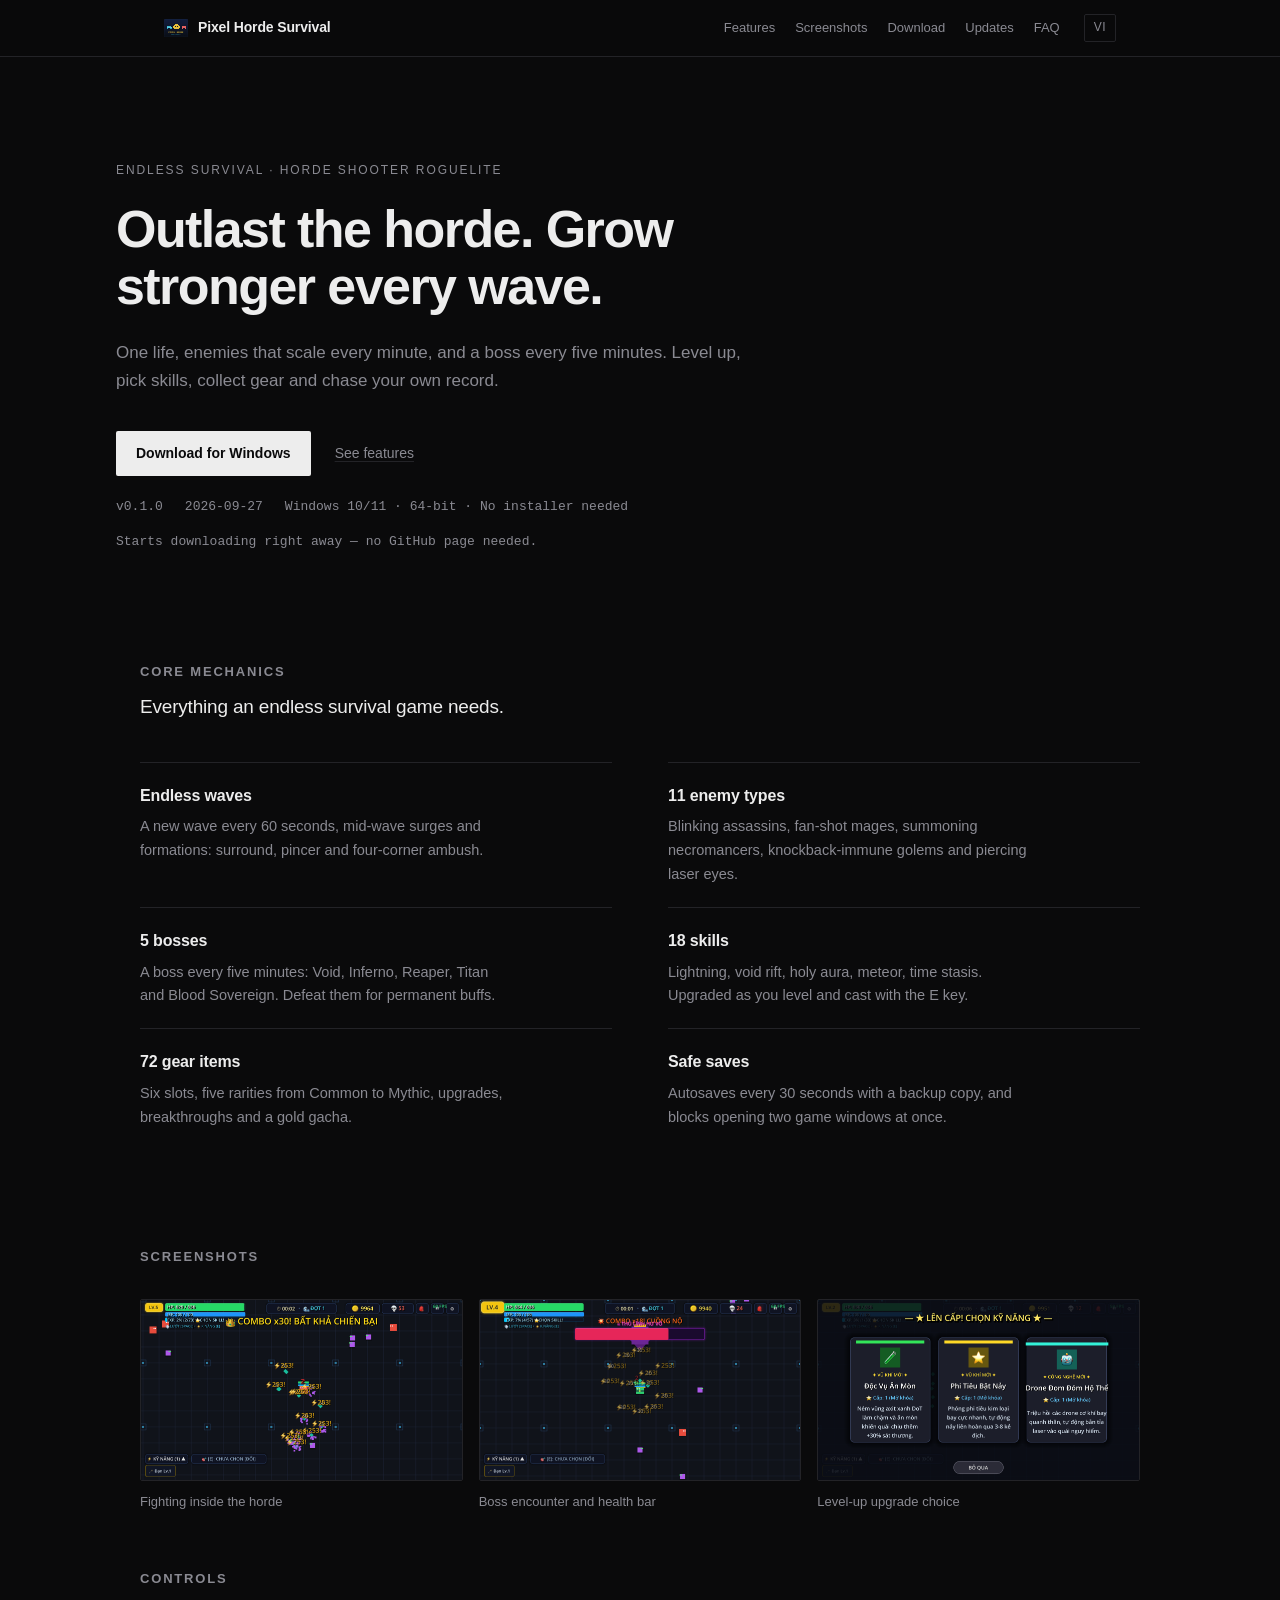
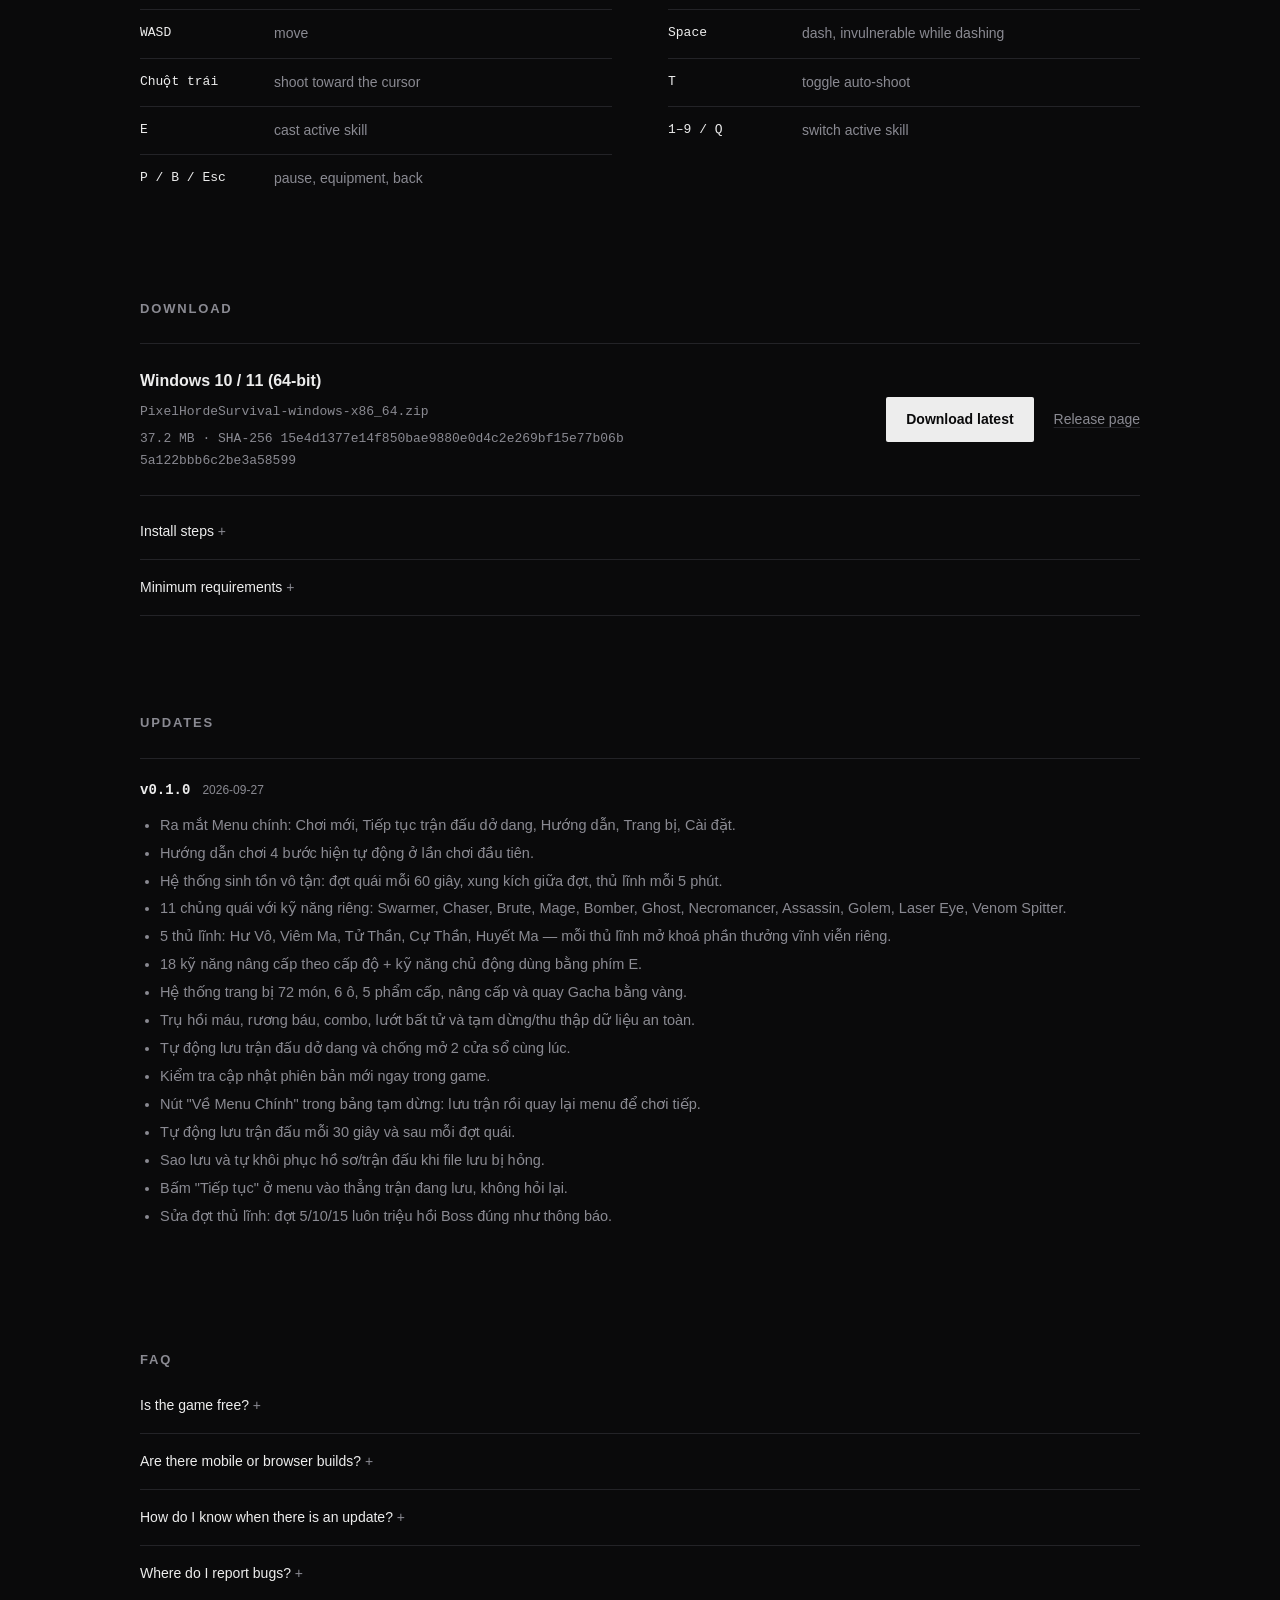
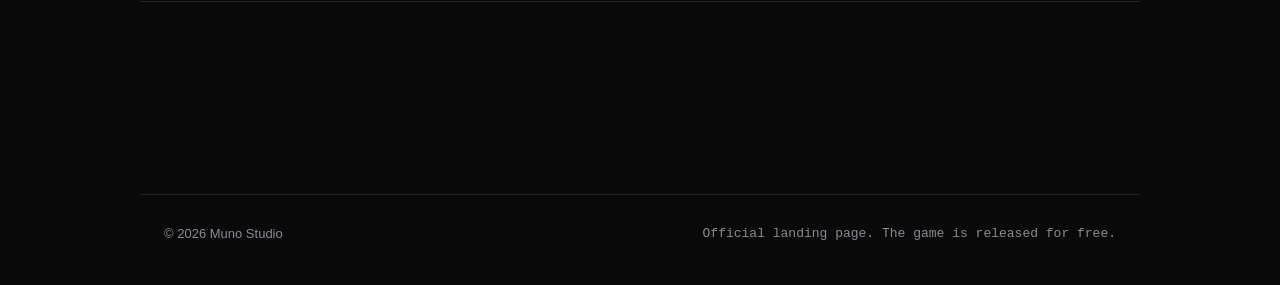
==== commit 8f51bfeb: "Nút tải game tải trực tiếp (releases/latest/download) thay vì mở trang GitHub" ====
--- a/index.html
+++ b/index.html
@@ -42,7 +42,7 @@
       Lên cấp, chọn kỹ năng, thu thập trang bị và chạy đua cùng kỷ lục của chính mình.
     </p>
     <p class="actions">
-      <a id="download-btn" class="btn" href="#download" data-i18n="cta_download">Tải cho Windows</a>
+      <a id="download-btn" class="btn" href="https://github.com/Musual-Moncra/Pixel-Horde-Survival.github.io/releases/latest/download/PixelHordeSurvival-windows-x86_64.zip" data-i18n="cta_download">Tải cho Windows</a>
       <a class="link" href="#features" data-i18n="cta_features">Xem tính năng</a>
     </p>
     <p class="meta">
@@ -50,6 +50,7 @@
       <span id="release-date">—</span>
       <span data-i18n="hero_meta_os">Windows 10/11 · 64-bit · Không cần cài đặt</span>
     </p>
+    <p class="meta" data-i18n="download_hint">Bấm là tải ngay, không cần mở trang GitHub.</p>
   </section>
 
   <section id="features" class="section wrap">
@@ -112,7 +113,10 @@
         <p class="meta" id="download-file">PixelHordeSurvival-windows-x86_64.zip</p>
         <p class="meta" id="download-extra"></p>
       </div>
-      <a id="download-link" class="btn" href="https://github.com/Musual-Moncra/Pixel-Horde-Survival.github.io/releases/latest" data-i18n="download_btn">Tải bản mới nhất</a>
+      <div class="download-actions">
+        <a id="download-link" class="btn" href="https://github.com/Musual-Moncra/Pixel-Horde-Survival.github.io/releases/latest/download/PixelHordeSurvival-windows-x86_64.zip" data-i18n="download_btn">Tải bản mới nhất</a>
+        <a id="release-link" class="link" href="https://github.com/Musual-Moncra/Pixel-Horde-Survival.github.io/releases/latest" data-i18n="release_link">Trang phát hành</a>
+      </div>
     </div>
     <details>
       <summary data-i18n="install_title">Hướng dẫn cài đặt</summary>
--- a/styles.css
+++ b/styles.css
@@ -124,6 +124,7 @@
   border-top: 1px solid var(--line); border-bottom: 1px solid var(--line);
   padding: 24px 0; margin: 24px 0 8px;
 }
+.download-actions { display: flex; align-items: center; gap: 20px; flex-wrap: wrap; }
 .download strong { font-size: 16px; font-weight: 600; }
 .download p { margin: 6px 0 0; }
 .download .meta { word-break: break-all; max-width: 62ch; }
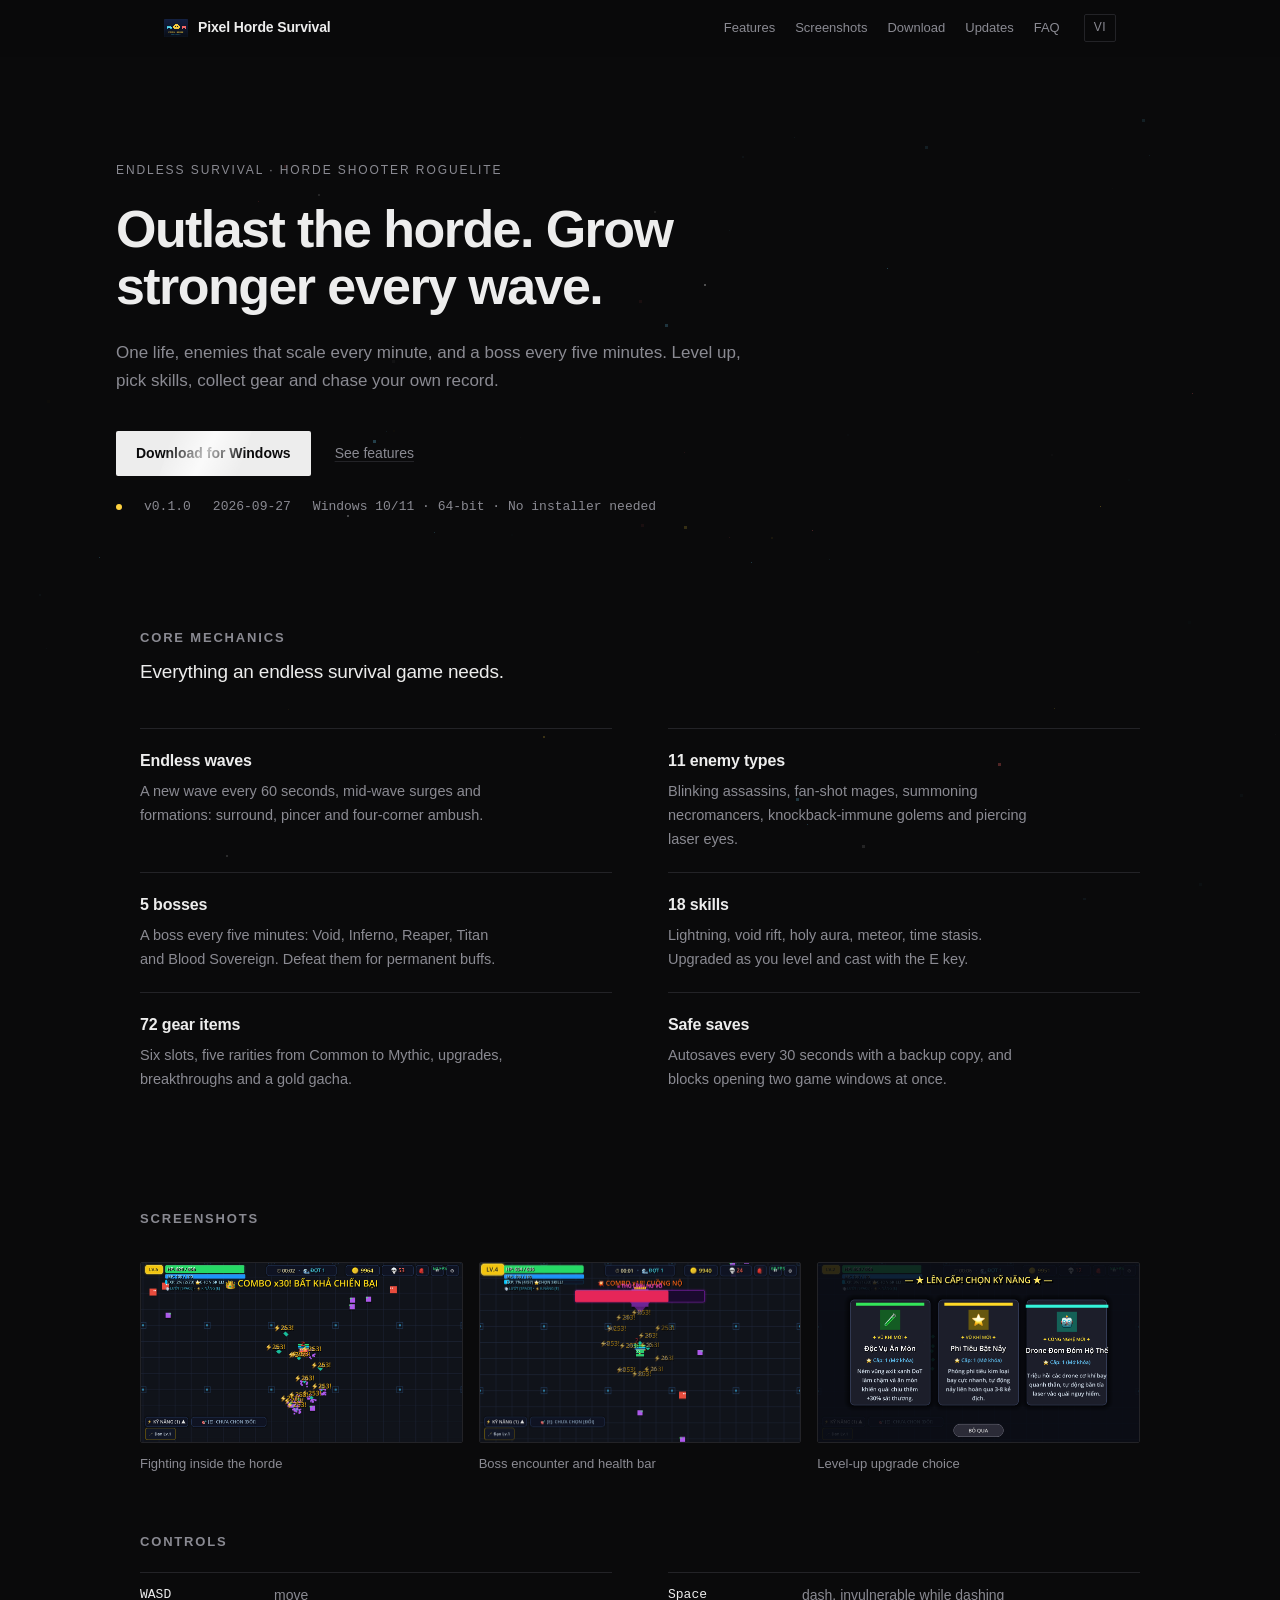
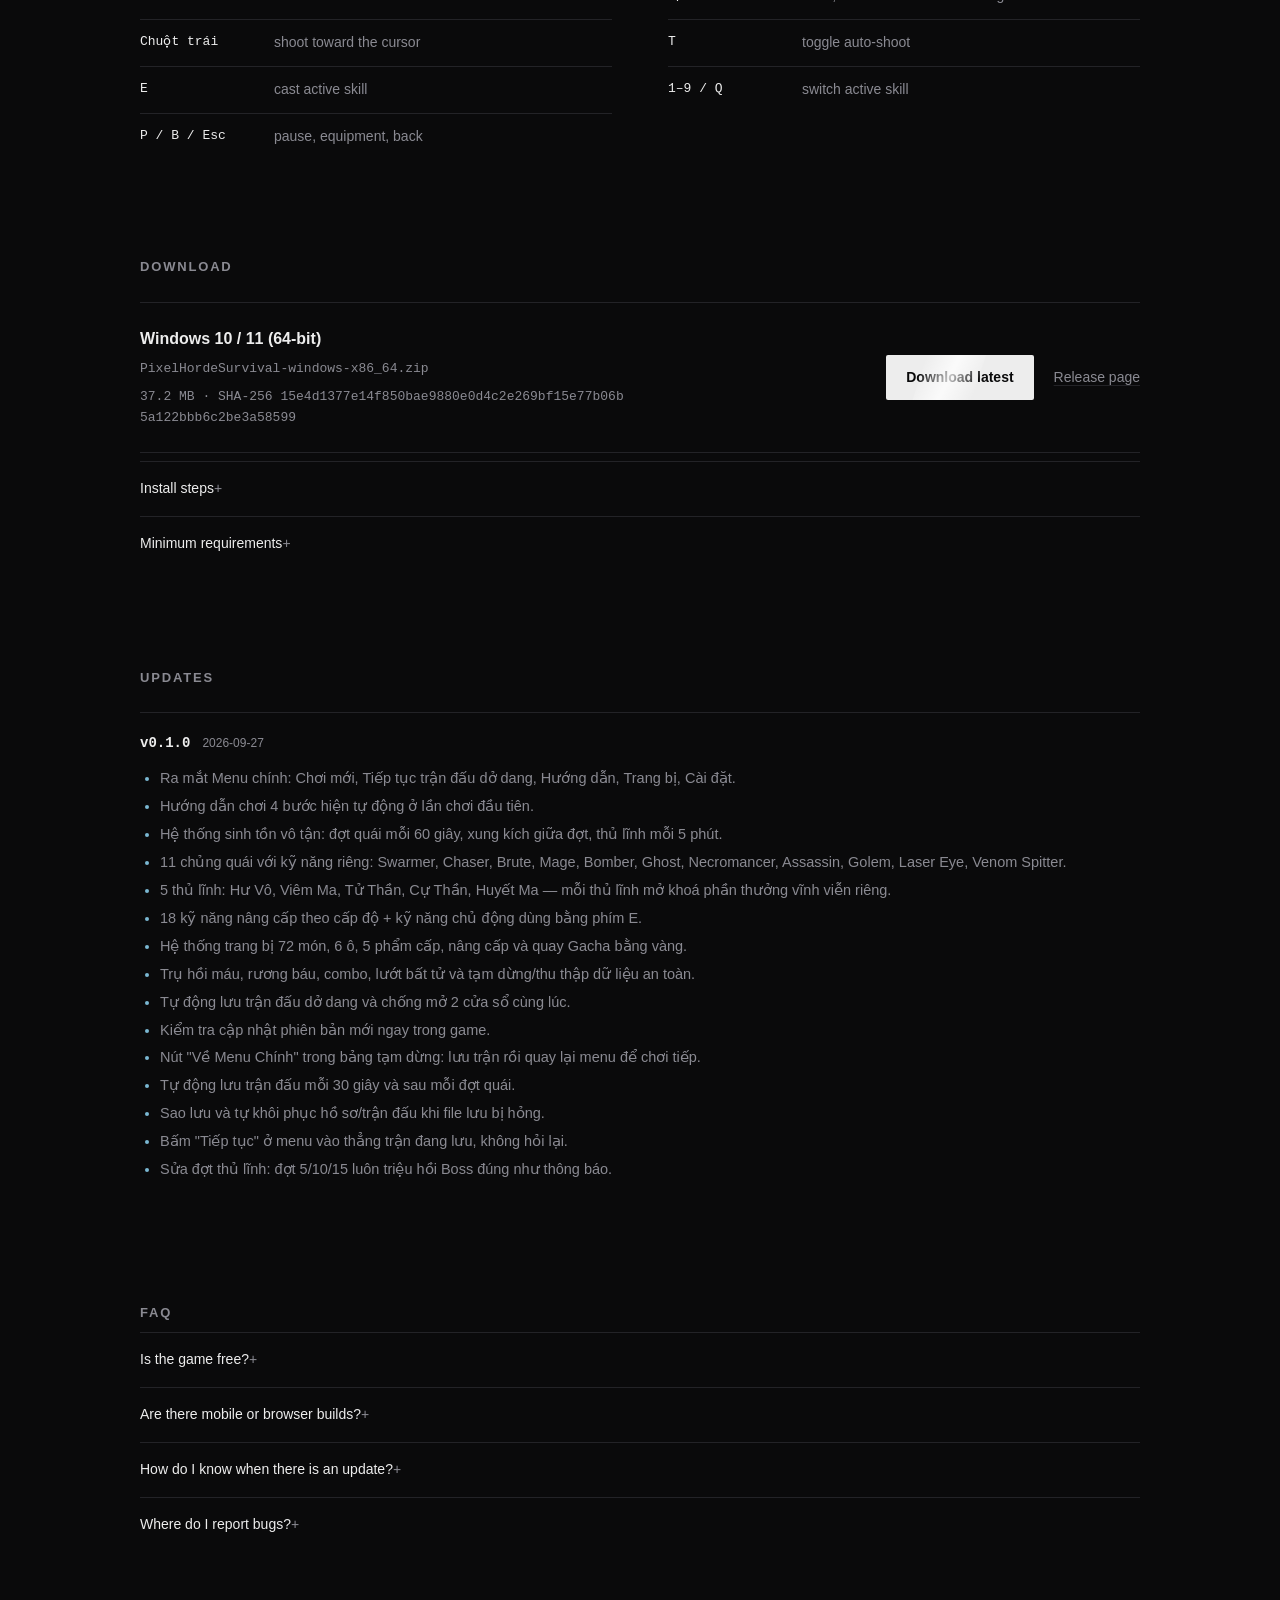
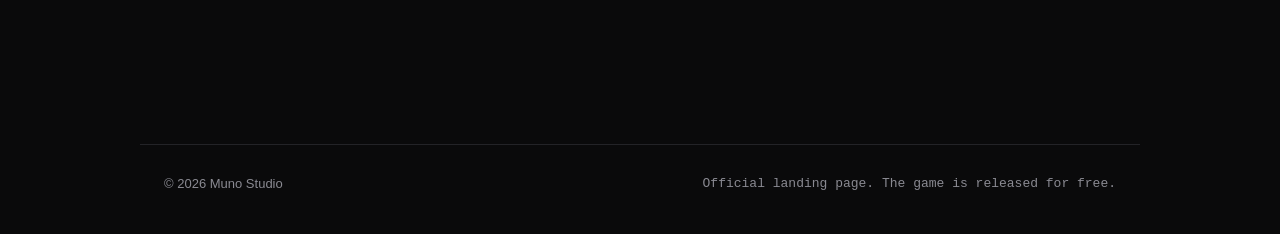
==== commit c0169c7c: "Thêm animation: hạt pixel trôi, reveal khi cuộn, đường kẻ tự vẽ, ánh sáng theo con trỏ; bỏ dòng hint" ====
--- a/index.html
+++ b/index.html
@@ -1,7 +1,8 @@
 <!DOCTYPE html>
-<html lang="vi">
+<html lang="vi" class="no-js">
 <head>
 <meta charset="utf-8" />
+<script>document.documentElement.classList.remove("no-js");</script>
 <meta name="viewport" content="width=device-width, initial-scale=1" />
 <title>Pixel Horde Survival — Sinh tồn vô tận | Muno Studio</title>
 <meta name="description" content="Pixel Horde Survival là game sinh tồn vô tận: sống sót trước bầy quái, nâng cấp kỹ năng, săn 5 thủ lĩnh và thu thập 72 trang bị. Tải miễn phí cho Windows." />
@@ -16,7 +17,11 @@
 <link rel="stylesheet" href="styles.css" />
 </head>
 <body>
-<header class="site-header">
+<div class="progress" id="progress" aria-hidden="true"></div>
+<canvas class="field" id="field" aria-hidden="true"></canvas>
+<div class="glow" id="glow" aria-hidden="true"></div>
+
+<header class="site-header" id="site-header">
   <div class="wrap header-inner">
     <a class="brand" href="#top">
       <img src="assets/logo.svg" alt="" width="24" height="18" />
@@ -35,49 +40,49 @@
 
 <main id="top">
   <section class="hero wrap">
-    <p class="kicker" data-i18n="hero_eyebrow">Sinh tồn vô tận · Roguelite bắn quái</p>
-    <h1 data-i18n="hero_title">Sống sót trước bầy quái. Mạnh lên sau mỗi đợt.</h1>
-    <p class="lede" data-i18n="hero_lede">
+    <p class="kicker" data-reveal data-i18n="hero_eyebrow">Sinh tồn vô tận · Roguelite bắn quái</p>
+    <h1 class="shine" data-reveal data-i18n="hero_title">Sống sót trước bầy quái. Mạnh lên sau mỗi đợt.</h1>
+    <p class="lede" data-reveal data-i18n="hero_lede">
       Một mạng duy nhất, quái mạnh dần theo từng phút và cứ năm phút một thủ lĩnh giáng lâm.
       Lên cấp, chọn kỹ năng, thu thập trang bị và chạy đua cùng kỷ lục của chính mình.
     </p>
-    <p class="actions">
+    <p class="actions" data-reveal>
       <a id="download-btn" class="btn" href="https://github.com/Musual-Moncra/Pixel-Horde-Survival.github.io/releases/latest/download/PixelHordeSurvival-windows-x86_64.zip" data-i18n="cta_download">Tải cho Windows</a>
       <a class="link" href="#features" data-i18n="cta_features">Xem tính năng</a>
     </p>
-    <p class="meta">
+    <p class="meta" data-reveal>
+      <span class="dot" aria-hidden="true"></span>
       <span>v<span id="version-badge">0.0.0</span></span>
       <span id="release-date">—</span>
       <span data-i18n="hero_meta_os">Windows 10/11 · 64-bit · Không cần cài đặt</span>
     </p>
-    <p class="meta" data-i18n="download_hint">Bấm là tải ngay, không cần mở trang GitHub.</p>
   </section>
 
   <section id="features" class="section wrap">
-    <h2 data-i18n="features_title">Cơ chế cốt lõi</h2>
-    <p class="section-lede" data-i18n="features_lede">Mọi thứ cần có ở một game sinh tồn vô tận.</p>
+    <h2 data-reveal data-i18n="features_title">Cơ chế cốt lõi</h2>
+    <p class="section-lede" data-reveal data-i18n="features_lede">Mọi thứ cần có ở một game sinh tồn vô tận.</p>
     <dl class="facts">
-      <div>
+      <div data-reveal>
         <dt data-i18n="f1_title">Đợt quái vô tận</dt>
         <dd data-i18n="f1_body">Đợt mới mỗi 60 giây, xung kích giữa đợt và các đội hình bao vây, gọng kìm, tập kích bốn góc.</dd>
       </div>
-      <div>
+      <div data-reveal>
         <dt data-i18n="f2_title">11 chủng quái</dt>
         <dd data-i18n="f2_body">Sát thủ dịch chuyển, pháp sư bắn quạt, tử thần triệu hồi, người đá kháng đẩy lùi, nhãn ma bắn laser xuyên phá.</dd>
       </div>
-      <div>
+      <div data-reveal>
         <dt data-i18n="f3_title">5 thủ lĩnh</dt>
         <dd data-i18n="f3_body">Cứ năm phút một thủ lĩnh: Hư Vô, Viêm Ma, Tử Thần, Cự Thần, Huyết Ma. Hạ gục để nhận buff vĩnh viễn.</dd>
       </div>
-      <div>
+      <div data-reveal>
         <dt data-i18n="f4_title">18 kỹ năng</dt>
         <dd data-i18n="f4_body">Sét, hố đen, hào quang, thiên thạch, ngưng đọng thời gian. Nâng theo cấp độ và kích hoạt chủ động bằng phím E.</dd>
       </div>
-      <div>
+      <div data-reveal>
         <dt data-i18n="f5_title">72 trang bị</dt>
         <dd data-i18n="f5_body">Sáu ô trang bị, năm phẩm cấp từ Thường đến Huyền Thoại, nâng cấp, đột phá và quay Gacha bằng vàng.</dd>
       </div>
-      <div>
+      <div data-reveal>
         <dt data-i18n="f6_title">Lưu an toàn</dt>
         <dd data-i18n="f6_body">Tự động lưu mỗi 30 giây, sao lưu dự phòng và chống mở hai cửa sổ game cùng lúc.</dd>
       </div>
@@ -85,29 +90,29 @@
   </section>
 
   <section id="screens" class="section wrap">
-    <h2 data-i18n="screens_title">Hình ảnh trong game</h2>
+    <h2 data-reveal data-i18n="screens_title">Hình ảnh trong game</h2>
     <div class="shots">
-      <figure class="shot"><img src="assets/screenshot-1.png" alt="Giao diện chiến đấu" loading="lazy" /><figcaption data-i18n="shot1">Chiến đấu giữa bầy quái</figcaption></figure>
-      <figure class="shot"><img src="assets/screenshot-2.png" alt="Thủ lĩnh" loading="lazy" /><figcaption data-i18n="shot2">Thủ lĩnh và thanh máu</figcaption></figure>
-      <figure class="shot"><img src="assets/screenshot-3.png" alt="Nâng cấp kỹ năng" loading="lazy" /><figcaption data-i18n="shot3">Chọn nâng cấp khi lên cấp</figcaption></figure>
+      <figure class="shot" data-reveal data-glint><img src="assets/screenshot-1.png" alt="Giao diện chiến đấu" loading="lazy" /><figcaption data-i18n="shot1">Chiến đấu giữa bầy quái</figcaption></figure>
+      <figure class="shot" data-reveal data-glint><img src="assets/screenshot-2.png" alt="Thủ lĩnh" loading="lazy" /><figcaption data-i18n="shot2">Thủ lĩnh và thanh máu</figcaption></figure>
+      <figure class="shot" data-reveal data-glint><img src="assets/screenshot-3.png" alt="Nâng cấp kỹ năng" loading="lazy" /><figcaption data-i18n="shot3">Chọn nâng cấp khi lên cấp</figcaption></figure>
     </div>
-    <p class="meta" id="shots-note" data-i18n="shots_note">Ảnh chụp trong game sẽ được cập nhật kèm bản phát hành tiếp theo.</p>
+    <p class="meta" id="shots-note" data-reveal data-i18n="shots_note">Ảnh chụp trong game sẽ được cập nhật kèm bản phát hành tiếp theo.</p>
 
-    <h3 class="subhead" data-i18n="controls_title">Điều khiển</h3>
+    <h3 class="subhead" data-reveal data-i18n="controls_title">Điều khiển</h3>
     <dl class="keys">
-      <div><dt>WASD</dt><dd data-i18n="c_move">di chuyển</dd></div>
-      <div><dt>Space</dt><dd data-i18n="c_dash">lướt, bất tử trong lúc lướt</dd></div>
-      <div><dt>Chuột trái</dt><dd data-i18n="c_shoot">bắn về hướng ngắm</dd></div>
-      <div><dt>T</dt><dd data-i18n="c_auto">bật/tắt tự động bắn</dd></div>
-      <div><dt>E</dt><dd data-i18n="c_skill">kỹ năng chủ động</dd></div>
-      <div><dt>1–9 / Q</dt><dd data-i18n="c_switch">đổi kỹ năng chủ động</dd></div>
-      <div><dt>P / B / Esc</dt><dd data-i18n="c_pause">tạm dừng, trang bị, thoát menu</dd></div>
+      <div data-reveal><dt>WASD</dt><dd data-i18n="c_move">di chuyển</dd></div>
+      <div data-reveal><dt>Space</dt><dd data-i18n="c_dash">lướt, bất tử trong lúc lướt</dd></div>
+      <div data-reveal><dt>Chuột trái</dt><dd data-i18n="c_shoot">bắn về hướng ngắm</dd></div>
+      <div data-reveal><dt>T</dt><dd data-i18n="c_auto">bật/tắt tự động bắn</dd></div>
+      <div data-reveal><dt>E</dt><dd data-i18n="c_skill">kỹ năng chủ động</dd></div>
+      <div data-reveal><dt>1–9 / Q</dt><dd data-i18n="c_switch">đổi kỹ năng chủ động</dd></div>
+      <div data-reveal><dt>P / B / Esc</dt><dd data-i18n="c_pause">tạm dừng, trang bị, thoát menu</dd></div>
     </dl>
   </section>
 
   <section id="download" class="section wrap">
-    <h2 data-i18n="download_title">Tải game</h2>
-    <div class="download">
+    <h2 data-reveal data-i18n="download_title">Tải game</h2>
+    <div class="download" data-reveal>
       <div>
         <strong>Windows 10 / 11 (64-bit)</strong>
         <p class="meta" id="download-file">PixelHordeSurvival-windows-x86_64.zip</p>
@@ -118,7 +123,7 @@
         <a id="release-link" class="link" href="https://github.com/Musual-Moncra/Pixel-Horde-Survival.github.io/releases/latest" data-i18n="release_link">Trang phát hành</a>
       </div>
     </div>
-    <details>
+    <details data-reveal>
       <summary data-i18n="install_title">Hướng dẫn cài đặt</summary>
       <ol>
         <li data-i18n="install_1">Tải file .zip ở trên và giải nén ra một thư mục bất kỳ.</li>
@@ -127,7 +132,7 @@
         <li data-i18n="install_4">Dữ liệu lưu tại <code>%APPDATA%\Godot\app_userdata\Pixel Horde Survival</code>.</li>
       </ol>
     </details>
-    <details>
+    <details data-reveal>
       <summary data-i18n="req_title">Cấu hình tối thiểu</summary>
       <ul>
         <li data-i18n="req_1">Windows 10/11 64-bit, CPU 2 nhân 2.0 GHz</li>
@@ -138,18 +143,18 @@
   </section>
 
   <section id="changelog" class="section wrap">
-    <h2 data-i18n="changelog_title">Cập nhật</h2>
+    <h2 data-reveal data-i18n="changelog_title">Cập nhật</h2>
     <div id="changelog-list" class="changelog">
       <p class="meta" data-i18n="loading">Đang tải…</p>
     </div>
   </section>
 
   <section id="faq" class="section wrap">
-    <h2 data-i18n="faq_title">Hỏi đáp</h2>
-    <details><summary data-i18n="faq_q1">Game có mất phí không?</summary><p data-i18n="faq_a1">Không. Bản Windows miễn phí hoàn toàn, không quảng cáo và không có giao dịch trong game.</p></details>
-    <details><summary data-i18n="faq_q2">Có bản cho điện thoại hoặc trình duyệt không?</summary><p data-i18n="faq_a2">Giao diện cảm ứng đã có sẵn trong game; bản Android và bản chơi trên trình duyệt đang được hoàn thiện.</p></details>
-    <details><summary data-i18n="faq_q3">Làm sao biết có bản cập nhật mới?</summary><p data-i18n="faq_a3">Mở game, vào Cài đặt → Kiểm tra cập nhật, hoặc xem mục Cập nhật trên trang này.</p></details>
-    <details><summary data-i18n="faq_q4">Báo lỗi ở đâu?</summary><p><span data-i18n="faq_a4">Gửi báo lỗi kèm ảnh chụp màn hình qua</span> <a href="https://github.com/Musual-Moncra/Pixel-Horde-Survival.github.io/issues" target="_blank" rel="noopener">GitHub Issues</a>.</p></details>
+    <h2 data-reveal data-i18n="faq_title">Hỏi đáp</h2>
+    <details data-reveal><summary data-i18n="faq_q1">Game có mất phí không?</summary><p data-i18n="faq_a1">Không. Bản Windows miễn phí hoàn toàn, không quảng cáo và không có giao dịch trong game.</p></details>
+    <details data-reveal><summary data-i18n="faq_q2">Có bản cho điện thoại hoặc trình duyệt không?</summary><p data-i18n="faq_a2">Giao diện cảm ứng đã có sẵn trong game; bản Android và bản chơi trên trình duyệt đang được hoàn thiện.</p></details>
+    <details data-reveal><summary data-i18n="faq_q3">Làm sao biết có bản cập nhật mới?</summary><p data-i18n="faq_a3">Mở game, vào Cài đặt → Kiểm tra cập nhật, hoặc xem mục Cập nhật trên trang này.</p></details>
+    <details data-reveal><summary data-i18n="faq_q4">Báo lỗi ở đâu?</summary><p><span data-i18n="faq_a4">Gửi báo lỗi kèm ảnh chụp màn hình qua</span> <a href="https://github.com/Musual-Moncra/Pixel-Horde-Survival.github.io/issues" target="_blank" rel="noopener">GitHub Issues</a>.</p></details>
   </section>
 </main>
 
--- a/styles.css
+++ b/styles.css
@@ -1,4 +1,5 @@
-/* Pixel Horde Survival — tối giản: chữ, khoảng trắng, đường kẻ mảnh, một màu nhấn. */
+/* Pixel Horde Survival — tối giản nhưng có chuyển động:
+   nền hạt pixel trôi, reveal khi cuộn, đường kẻ tự vẽ, ánh sáng theo con trỏ. */
 
 :root {
   --bg: #0a0a0b;
@@ -9,6 +10,7 @@
   --measure: 68ch;
   --gap: 96px;
   --wrap: 1000px;
+  --ease: cubic-bezier(0.22, 0.7, 0.22, 1);
 }
 
 * { box-sizing: border-box; }
@@ -23,6 +25,7 @@
   font-size: 16px;
   line-height: 1.65;
   -webkit-font-smoothing: antialiased;
+  overflow-x: hidden;
 }
 
 img { display: block; max-width: 100%; }
@@ -36,32 +39,88 @@
 
 .wrap { width: 100%; max-width: var(--wrap); margin: 0 auto; padding: 0 24px; }
 .meta { color: var(--muted); font-size: 13px; font-family: ui-monospace, SFMono-Regular, Menlo, Consolas, monospace; }
-.hero .meta { display: flex; flex-wrap: wrap; gap: 8px 22px; }
-
-/* Header */
+.hero .meta { display: flex; align-items: center; flex-wrap: wrap; gap: 8px 22px; }
+
+/* ---------- Lớp nền chuyển động ---------- */
+
+.progress {
+  position: fixed; top: 0; left: 0; height: 2px; width: 100%;
+  transform: scaleX(var(--progress, 0)); transform-origin: 0 50%;
+  background: linear-gradient(90deg, var(--accent), #ffd23f);
+  z-index: 40; will-change: transform;
+}
+
+.field {
+  position: fixed; inset: 0; width: 100%; height: 100%;
+  z-index: 0; pointer-events: none; opacity: 0.85;
+}
+
+.glow {
+  position: fixed; top: 0; left: 0; width: 420px; height: 420px; margin: -210px 0 0 -210px;
+  border-radius: 50%; pointer-events: none; z-index: 0;
+  background: radial-gradient(circle, rgba(111, 214, 255, 0.16), rgba(111, 214, 255, 0) 68%);
+  opacity: 0; transition: opacity 0.6s ease;
+  will-change: transform;
+}
+.glow.is-on { opacity: 1; }
+
+header, main, footer { position: relative; z-index: 1; }
+
+/* ---------- Reveal khi cuộn ---------- */
+
+[data-reveal] {
+  opacity: 0;
+  transform: translate3d(0, 16px, 0);
+  transition: opacity 0.75s var(--ease), transform 0.75s var(--ease);
+  transition-delay: calc(var(--i, 0) * 65ms);
+}
+[data-reveal].is-in { opacity: 1; transform: none; }
+
+/* ---------- Header ---------- */
+
 .site-header {
-  position: sticky; top: 0; z-index: 10;
-  background: color-mix(in srgb, var(--bg) 88%, transparent);
-  backdrop-filter: blur(8px);
-  border-bottom: 1px solid var(--line);
-}
+  position: sticky; top: 0; z-index: 20;
+  background: color-mix(in srgb, var(--bg) 86%, transparent);
+  backdrop-filter: blur(10px);
+  border-bottom: 1px solid transparent;
+  transition: border-color 0.35s ease, background 0.35s ease;
+}
+.site-header.is-scrolled { border-bottom-color: var(--line); }
 .header-inner { display: flex; align-items: center; gap: 24px; height: 56px; }
 .brand {
   display: flex; align-items: center; gap: 10px;
   font-size: 14px; font-weight: 600; letter-spacing: -0.01em; text-decoration: none;
 }
-.brand img { opacity: 0.9; }
+.brand img { opacity: 0.95; animation: bob 5s ease-in-out infinite; }
+.brand:hover img { animation-play-state: paused; }
+@keyframes bob {
+  0%, 100% { transform: translateY(0); }
+  50% { transform: translateY(-2px); }
+}
+
 .nav { margin-left: auto; display: flex; gap: 20px; font-size: 13px; }
-.nav a { color: var(--muted); text-decoration: none; }
+.nav a {
+  position: relative; color: var(--muted); text-decoration: none;
+  transition: color 0.25s ease;
+}
+.nav a::after {
+  content: ""; position: absolute; left: 0; right: 0; bottom: -5px; height: 1px;
+  background: var(--accent); transform: scaleX(0); transform-origin: 0 50%;
+  transition: transform 0.3s var(--ease);
+}
 .nav a:hover { color: var(--fg); }
+.nav a:hover::after { transform: scaleX(1); }
+
 .lang {
   background: none; border: 1px solid var(--line); color: var(--muted);
   font: inherit; font-size: 12px; padding: 3px 9px; border-radius: 2px; cursor: pointer;
   letter-spacing: 0.04em;
-}
-.lang:hover { color: var(--fg); border-color: var(--muted); }
-
-/* Hero */
+  transition: color 0.25s ease, border-color 0.25s ease, transform 0.2s ease;
+}
+.lang:hover { color: var(--fg); border-color: var(--muted); transform: translateY(-1px); }
+
+/* ---------- Hero ---------- */
+
 .hero { padding: 104px 0 0; max-width: calc(var(--wrap) + 48px); }
 .kicker {
   margin: 0 0 20px;
@@ -73,18 +132,59 @@
   line-height: 1.1; font-weight: 600; letter-spacing: -0.03em;
   max-width: 22ch;
 }
+@supports (background-clip: text) or (-webkit-background-clip: text) {
+  .shine {
+    background-image: linear-gradient(100deg,
+      var(--fg) 0%, var(--fg) 38%, var(--accent) 48%, #ffd23f 53%, var(--fg) 63%, var(--fg) 100%);
+    background-size: 300% 100%;
+    -webkit-background-clip: text; background-clip: text;
+    color: transparent;
+    animation: sheen 11s linear infinite;
+  }
+}
+@keyframes sheen {
+  0% { background-position: 130% 50%; }
+  100% { background-position: -30% 50%; }
+}
+
 .lede { margin: 0; max-width: var(--measure); color: var(--muted); font-size: 17px; }
 .actions { display: flex; align-items: center; gap: 24px; flex-wrap: wrap; margin: 36px 0 20px; }
+
 .btn {
-  display: inline-block; padding: 11px 20px;
+  position: relative; display: inline-block; padding: 11px 20px; overflow: hidden;
   background: var(--fg); color: #0a0a0b; border-radius: 2px;
   font-size: 14px; font-weight: 600; text-decoration: none;
-}
-.btn:hover { background: var(--accent); color: #0a0a0b; }
-.link { font-size: 14px; color: var(--muted); }
-.link:hover { color: var(--accent); }
-
-/* Sections */
+  transition: transform 0.2s var(--ease), box-shadow 0.3s ease, background 0.25s ease;
+}
+.btn::after {
+  content: ""; position: absolute; top: 0; bottom: 0; width: 40%;
+  background: linear-gradient(100deg, transparent, rgba(255, 255, 255, 0.75), transparent);
+  transform: translateX(-160%) skewX(-18deg);
+}
+.btn:hover { transform: translateY(-2px); background: var(--accent); box-shadow: 0 10px 30px -12px rgba(111, 214, 255, 0.6); }
+.btn:hover::after { animation: sweep 0.9s var(--ease); }
+.btn:active { transform: translateY(0); }
+@keyframes sweep {
+  from { transform: translateX(-160%) skewX(-18deg); }
+  to { transform: translateX(360%) skewX(-18deg); }
+}
+
+.link { font-size: 14px; color: var(--muted); transition: color 0.25s ease, padding-left 0.25s var(--ease); }
+.link:hover { color: var(--accent); padding-left: 3px; }
+
+.dot {
+  width: 6px; height: 6px; border-radius: 50%; background: #ffd23f;
+  box-shadow: 0 0 0 0 rgba(255, 210, 63, 0.6);
+  animation: pulse 2.6s ease-out infinite;
+}
+@keyframes pulse {
+  0% { box-shadow: 0 0 0 0 rgba(255, 210, 63, 0.55); }
+  70% { box-shadow: 0 0 0 7px rgba(255, 210, 63, 0); }
+  100% { box-shadow: 0 0 0 0 rgba(255, 210, 63, 0); }
+}
+
+/* ---------- Sections ---------- */
+
 .section { padding: var(--gap) 0 0; }
 section.section:last-of-type { padding-bottom: var(--gap); }
 h2 {
@@ -97,67 +197,121 @@
   font-size: 13px; font-weight: 600; letter-spacing: 0.14em; text-transform: uppercase; color: var(--muted);
 }
 
-/* Feature list */
+/* ---------- Danh sách có đường kẻ tự vẽ ---------- */
+
 .facts { display: grid; grid-template-columns: repeat(2, minmax(0, 1fr)); column-gap: 56px; margin: 0; }
-.facts > div { border-top: 1px solid var(--line); padding: 20px 0; }
+.facts > div { padding: 20px 0; }
 .facts dt { font-size: 16px; font-weight: 600; letter-spacing: -0.01em; }
 .facts dd { margin: 6px 0 0; color: var(--muted); font-size: 14.5px; max-width: 46ch; }
 
-/* Screenshots */
-.shots { display: grid; grid-template-columns: repeat(3, minmax(0, 1fr)); gap: 16px; margin-top: 32px; }
-.shot { margin: 0; }
-.shot img { width: 100%; aspect-ratio: 16 / 9; object-fit: cover; border: 1px solid var(--line); border-radius: 2px; }
-.shot figcaption { margin-top: 10px; color: var(--muted); font-size: 13px; }
-
-/* Controls */
 .keys { display: grid; grid-template-columns: repeat(2, minmax(0, 1fr)); column-gap: 56px; margin: 0; }
-.keys > div { display: flex; gap: 16px; border-top: 1px solid var(--line); padding: 12px 0; }
+.keys > div { display: flex; gap: 16px; padding: 12px 0; }
 .keys dt {
   width: 118px; flex: none;
   font-family: ui-monospace, SFMono-Regular, Menlo, Consolas, monospace; font-size: 13px; color: var(--fg);
 }
 .keys dd { margin: 0; color: var(--muted); font-size: 14px; }
 
-/* Download */
+.facts > div, .keys > div, .release, details { position: relative; }
+.facts > div::before, .keys > div::before, .release::before, details::before {
+  content: ""; position: absolute; left: 0; right: 0; top: 0; height: 1px;
+  background: var(--line); transform: scaleX(0); transform-origin: 0 50%;
+  transition: transform 0.9s var(--ease);
+  transition-delay: calc(var(--i, 0) * 70ms);
+}
+.facts > div.is-in::before, .keys > div.is-in::before,
+.release.is-in::before, details.is-in::before { transform: scaleX(1); }
+.facts > div::after, .keys > div::after { content: none; }
+
+/* ---------- Ảnh chụp ---------- */
+
+.shots { display: grid; grid-template-columns: repeat(3, minmax(0, 1fr)); gap: 16px; margin-top: 32px; }
+.shot { margin: 0; }
+.shot img {
+  width: 100%; aspect-ratio: 16 / 9; object-fit: cover;
+  border: 1px solid var(--line); border-radius: 2px;
+  transition: transform 0.55s var(--ease), border-color 0.35s ease, box-shadow 0.45s ease;
+}
+.shot figcaption { margin-top: 10px; color: var(--muted); font-size: 13px; transition: color 0.3s ease; }
+.shot:hover img {
+  transform: translateY(-4px) scale(1.015);
+  border-color: color-mix(in srgb, var(--accent) 45%, var(--line));
+  box-shadow: 0 18px 40px -24px rgba(111, 214, 255, 0.65);
+}
+.shot:hover figcaption { color: var(--fg); }
+.shot[data-glint] { position: relative; overflow: hidden; }
+.shot[data-glint]::after {
+  content: ""; position: absolute; top: 0; bottom: 0; width: 45%;
+  background: linear-gradient(100deg, transparent, rgba(255, 255, 255, 0.14), transparent);
+  transform: translateX(-180%) skewX(-16deg); pointer-events: none;
+}
+.shot[data-glint]:hover::after { animation: sweep 1.1s var(--ease); }
+
+/* ---------- Tải game ---------- */
+
 .download {
   display: flex; align-items: center; justify-content: space-between; gap: 24px; flex-wrap: wrap;
-  border-top: 1px solid var(--line); border-bottom: 1px solid var(--line);
   padding: 24px 0; margin: 24px 0 8px;
-}
-.download-actions { display: flex; align-items: center; gap: 20px; flex-wrap: wrap; }
+  position: relative;
+}
+.download::before, .download::after {
+  content: ""; position: absolute; left: 0; right: 0; height: 1px; background: var(--line);
+  transform: scaleX(0); transform-origin: 0 50%; transition: transform 0.9s var(--ease);
+}
+.download::before { top: 0; }
+.download::after { bottom: 0; }
+.download.is-in::before, .download.is-in::after { transform: scaleX(1); }
 .download strong { font-size: 16px; font-weight: 600; }
 .download p { margin: 6px 0 0; }
 .download .meta { word-break: break-all; max-width: 62ch; }
-
-details { border-bottom: 1px solid var(--line); }
+.download-actions { display: flex; align-items: center; gap: 20px; flex-wrap: wrap; }
+
+details { cursor: default; }
 details summary {
   cursor: pointer; padding: 16px 0; font-size: 14px; color: var(--fg); list-style: none;
+  transition: color 0.25s ease;
 }
 details summary::-webkit-details-marker { display: none; }
-details summary::after { content: " +"; color: var(--muted); }
-details[open] summary::after { content: " –"; }
+details summary::after {
+  content: " +"; color: var(--muted); display: inline-block;
+  transition: transform 0.3s var(--ease), color 0.25s ease;
+}
+details[open] summary::after { transform: rotate(45deg); color: var(--accent); }
+details summary:hover { color: var(--accent); }
 details ol, details ul { margin: 0 0 20px; padding-left: 20px; color: var(--muted); font-size: 14.5px; }
 details li { margin-bottom: 6px; }
 details p { margin: 0 0 20px; color: var(--muted); font-size: 14.5px; max-width: var(--measure); }
-
-/* Changelog */
+details[open] > *:not(summary) { animation: fadeUp 0.4s var(--ease) both; }
+@keyframes fadeUp {
+  from { opacity: 0; transform: translateY(-4px); }
+  to { opacity: 1; transform: none; }
+}
+
+/* ---------- Cập nhật ---------- */
+
 .changelog { margin-top: 24px; }
-.release { border-top: 1px solid var(--line); padding: 20px 0; }
+.release { padding: 20px 0; transition: background 0.3s ease; }
 .release-head { display: flex; align-items: baseline; gap: 12px; flex-wrap: wrap; }
 .release-version {
   font-family: ui-monospace, SFMono-Regular, Menlo, Consolas, monospace;
   font-size: 14px; font-weight: 600;
-}
+  transition: color 0.3s ease;
+}
+.release:hover .release-version { color: var(--accent); }
 .release-date { color: var(--muted); font-size: 12px; }
 .release ul { margin: 12px 0 0; padding-left: 20px; color: var(--muted); font-size: 14.5px; }
 .release li { margin-bottom: 4px; }
-
-/* Footer */
+.release li::marker { color: color-mix(in srgb, var(--accent) 60%, var(--muted)); }
+
+/* ---------- Footer ---------- */
+
 .site-footer {
   display: flex; justify-content: space-between; gap: 16px; flex-wrap: wrap;
   border-top: 1px solid var(--line); padding: 28px 24px 40px; margin-top: var(--gap);
 }
 .site-footer p { margin: 0; font-size: 13px; color: var(--muted); }
+
+/* ---------- Responsive ---------- */
 
 @media (max-width: 820px) {
   :root { --gap: 64px; }
@@ -167,4 +321,32 @@
   .facts, .keys { grid-template-columns: minmax(0, 1fr); column-gap: 0; }
   .shots { grid-template-columns: minmax(0, 1fr); }
   .keys dt { width: 96px; }
-}
+  .glow { display: none; }
+}
+
+/* Không có JS (hoặc JS lỗi): hiện đủ nội dung, tắt lớp hiệu ứng. */
+.no-js [data-reveal] { opacity: 1; transform: none; }
+.no-js .field, .no-js .glow, .no-js .progress { display: none; }
+
+/* ---------- Tôn trọng người dùng giảm chuyển động ---------- */
+
+@media (prefers-reduced-motion: reduce) {
+  html { scroll-behavior: auto; }
+  *, *::before, *::after {
+    animation-duration: 0.001ms !important;
+    animation-iteration-count: 1 !important;
+    transition-duration: 0.001ms !important;
+  }
+  [data-reveal] { opacity: 1; transform: none; }
+  .facts > div::before, .keys > div::before, .release::before,
+  details::before, .download::before, .download::after { transform: scaleX(1); }
+  .field, .glow, .progress { display: none; }
+}
+
+/* Nút tải ở hero tự phát sáng định kỳ để trang luôn có nhịp sống. */
+.hero .btn { animation: btnGlow 6s ease-in-out infinite; }
+@keyframes btnGlow {
+  0%, 86%, 100% { box-shadow: 0 0 0 0 rgba(111, 214, 255, 0); }
+  91% { box-shadow: 0 0 26px -6px rgba(111, 214, 255, 0.65); }
+}
+.hero .btn:hover { animation: none; }
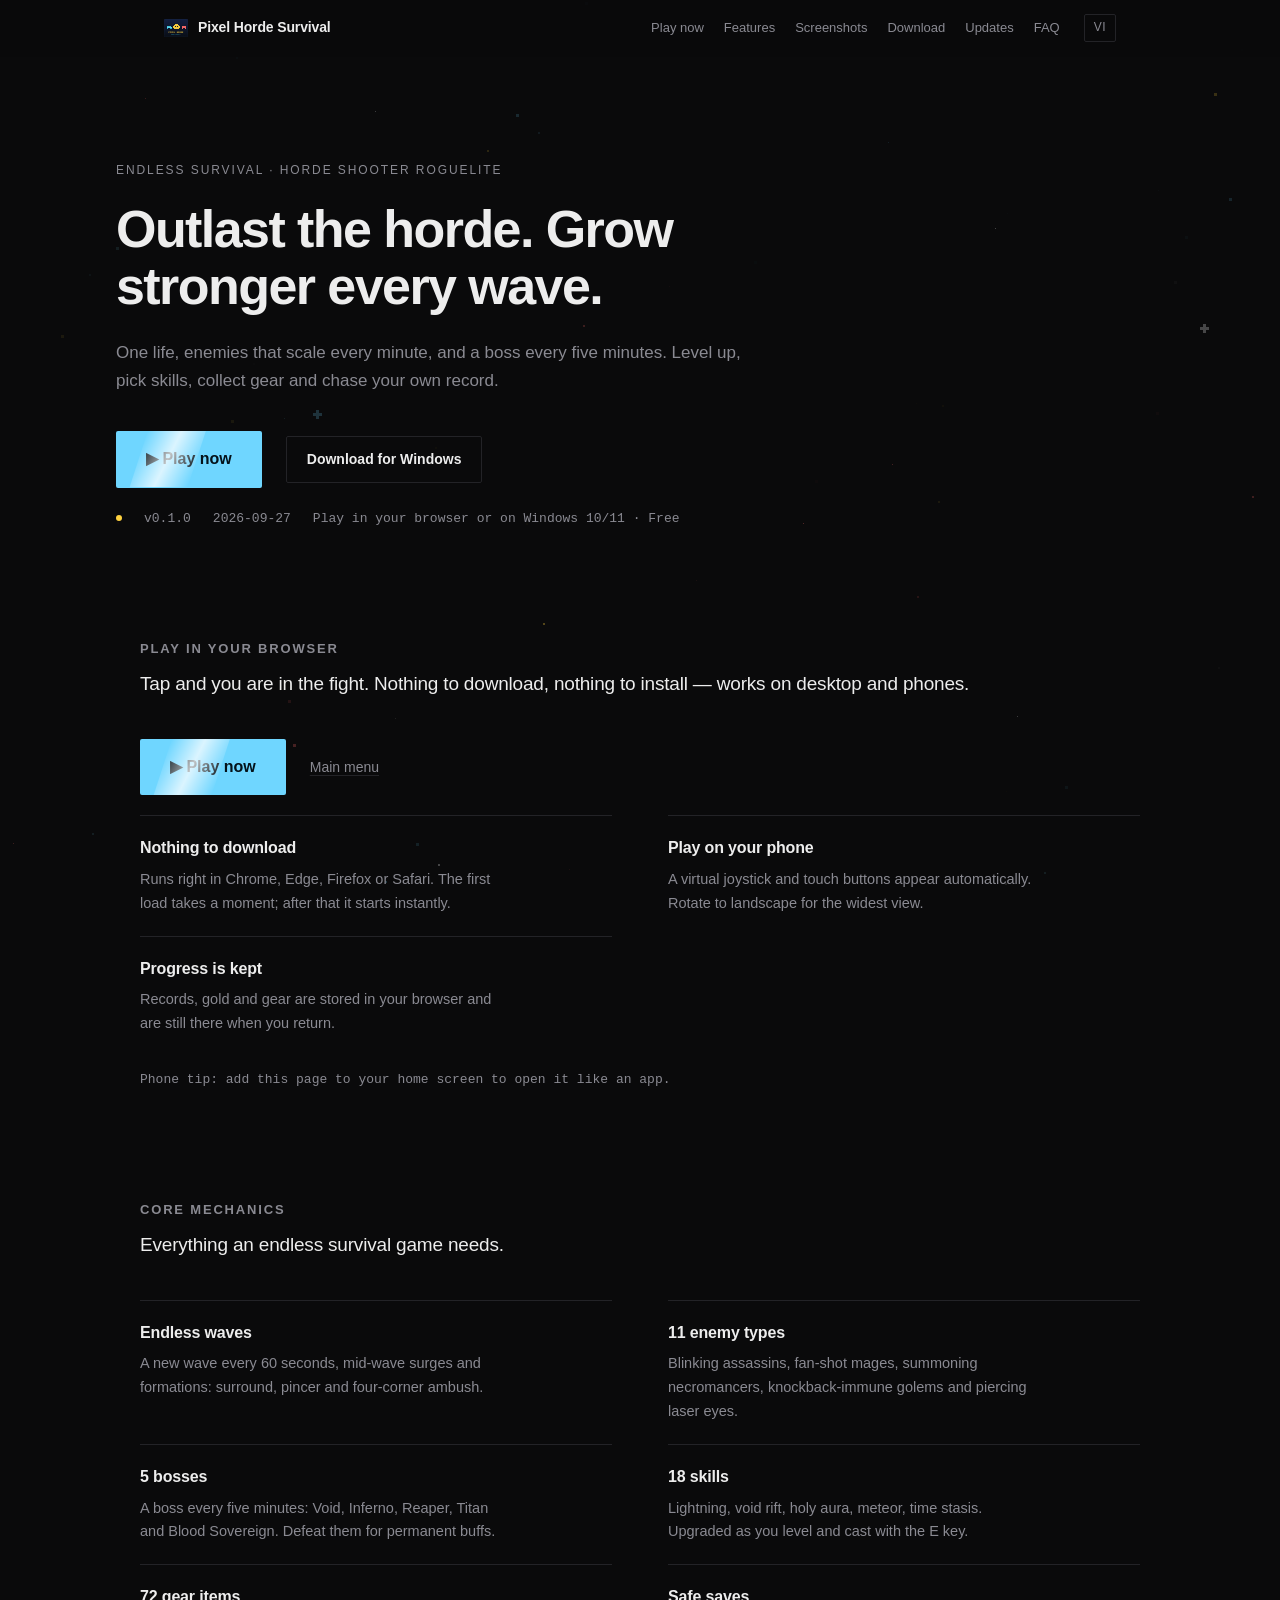
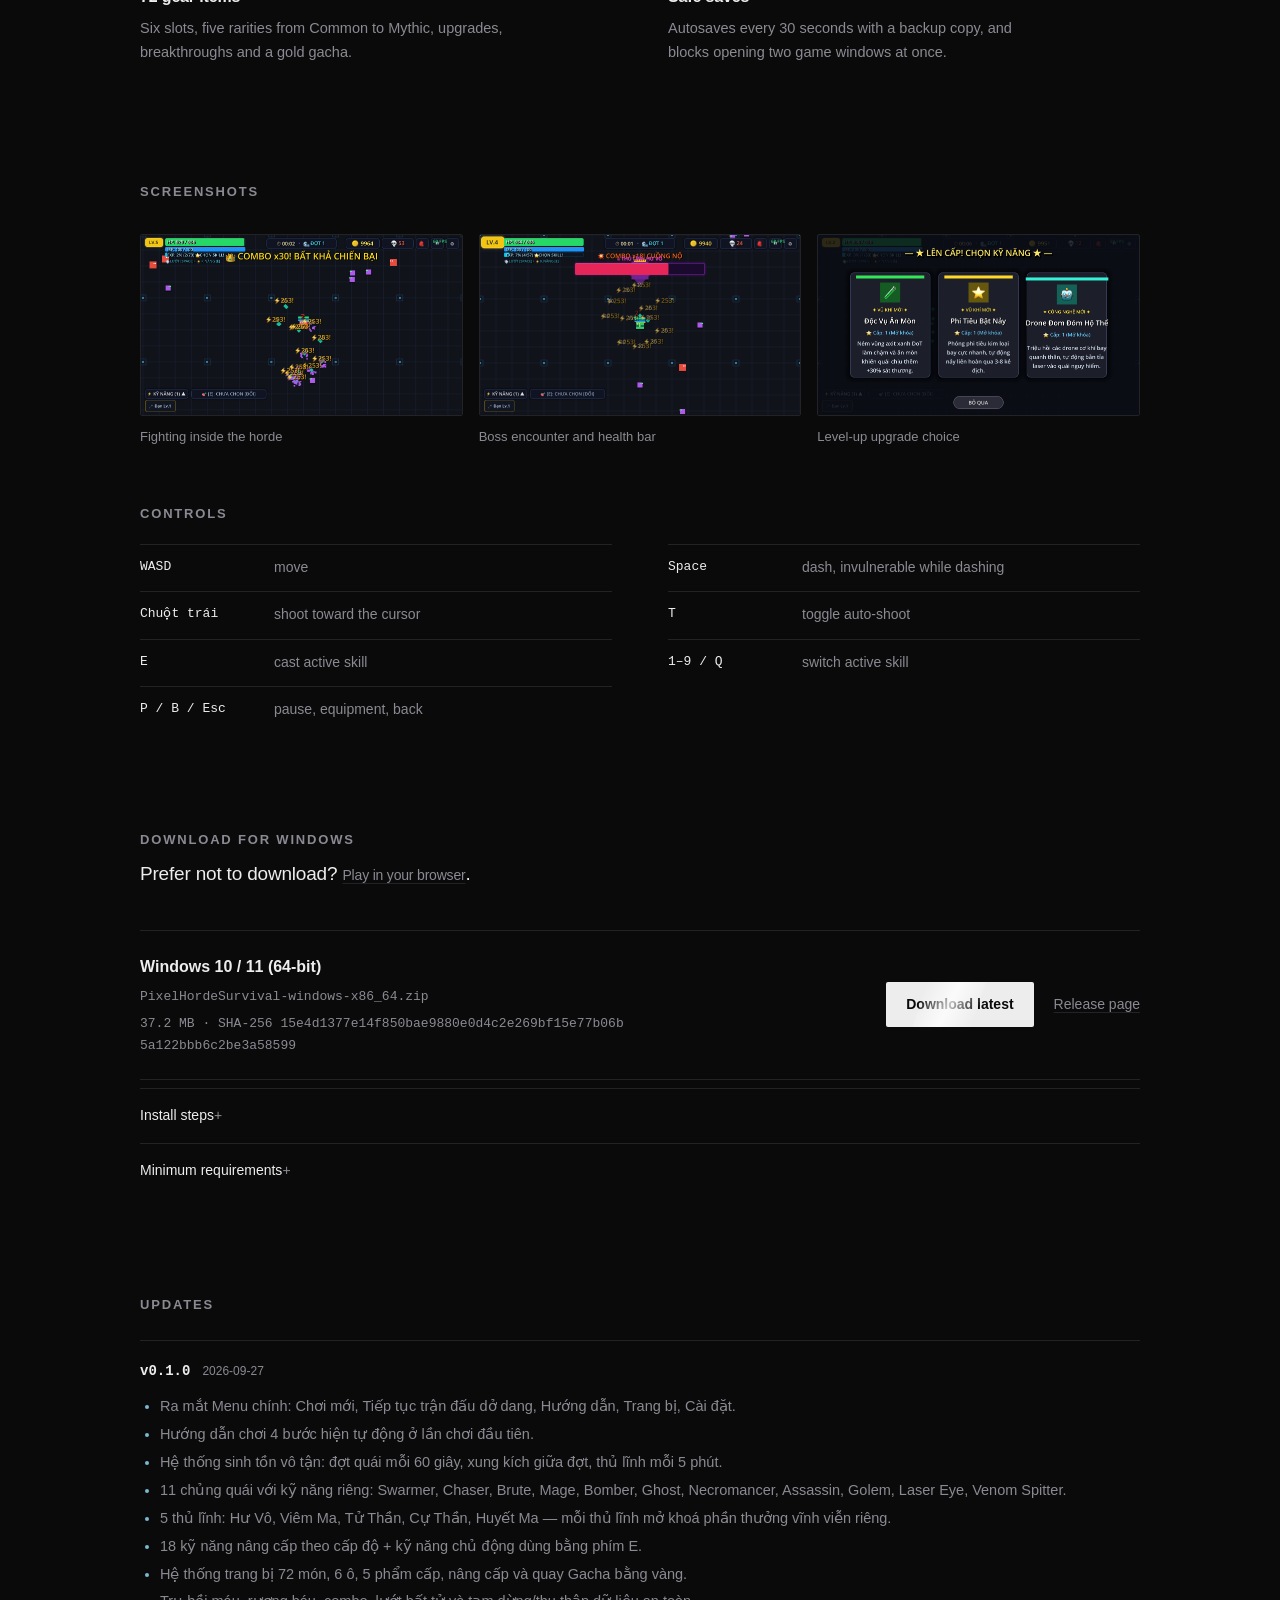
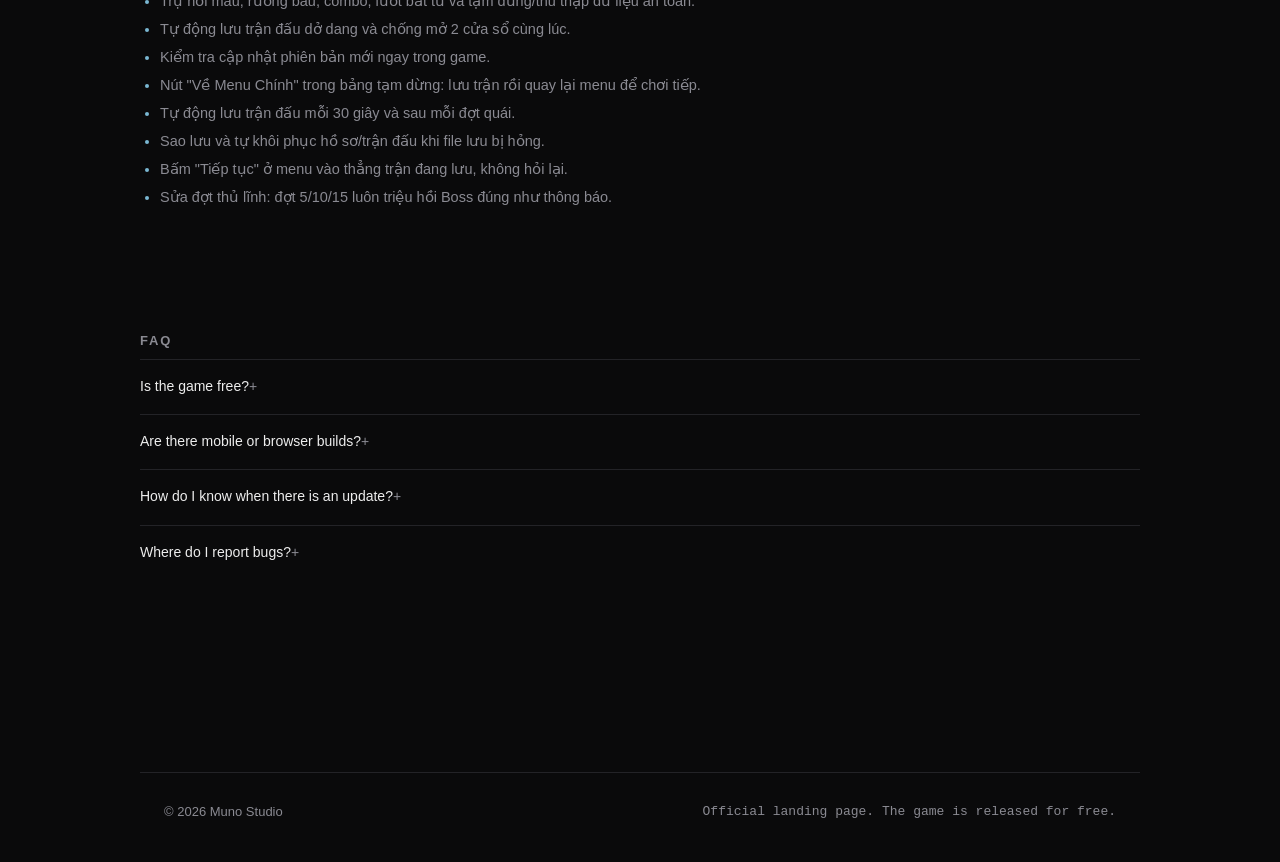
==== commit 80d815de: "Thêm bản chơi trên trình duyệt: nút "Chơi ngay" vào trận ngay - play/: bản export web (Godot, single" ====
--- a/index.html
+++ b/index.html
@@ -28,6 +28,7 @@
       <span>Pixel Horde Survival</span>
     </a>
     <nav class="nav">
+      <a href="#play" data-i18n="nav_play">Chơi ngay</a>
       <a href="#features" data-i18n="nav_features">Tính năng</a>
       <a href="#screens" data-i18n="nav_screens">Hình ảnh</a>
       <a href="#download" data-i18n="nav_download">Tải game</a>
@@ -47,15 +48,39 @@
       Lên cấp, chọn kỹ năng, thu thập trang bị và chạy đua cùng kỷ lục của chính mình.
     </p>
     <p class="actions" data-reveal>
-      <a id="download-btn" class="btn" href="https://github.com/Musual-Moncra/Pixel-Horde-Survival.github.io/releases/latest/download/PixelHordeSurvival-windows-x86_64.zip" data-i18n="cta_download">Tải cho Windows</a>
-      <a class="link" href="#features" data-i18n="cta_features">Xem tính năng</a>
+      <a id="play-btn" class="btn btn-play" href="play/?autostart=1" data-i18n="cta_play">▶ Chơi ngay</a>
+      <a id="download-btn" class="btn btn-ghost" href="https://github.com/Musual-Moncra/Pixel-Horde-Survival.github.io/releases/latest/download/PixelHordeSurvival-windows-x86_64.zip" data-i18n="cta_download">Tải cho Windows</a>
     </p>
     <p class="meta" data-reveal>
       <span class="dot" aria-hidden="true"></span>
       <span>v<span id="version-badge">0.0.0</span></span>
       <span id="release-date">—</span>
-      <span data-i18n="hero_meta_os">Windows 10/11 · 64-bit · Không cần cài đặt</span>
+      <span data-i18n="hero_meta_os">Chơi trên trình duyệt hoặc Windows 10/11 · Miễn phí</span>
     </p>
+  </section>
+
+  <section id="play" class="section wrap">
+    <h2 data-reveal data-i18n="play_title">Chơi ngay trên trình duyệt</h2>
+    <p class="section-lede" data-reveal data-i18n="play_lede">Bấm là vào trận. Không cần tải, không cần cài đặt — chơi được cả trên máy tính lẫn điện thoại.</p>
+    <p class="actions" data-reveal>
+      <a class="btn btn-play" href="play/?autostart=1" data-i18n="cta_play">▶ Chơi ngay</a>
+      <a class="link" href="play/" data-i18n="play_menu_link">Vào menu chính</a>
+    </p>
+    <dl class="facts">
+      <div data-reveal>
+        <dt data-i18n="play_f1_title">Không cần tải</dt>
+        <dd data-i18n="play_f1_body">Chạy thẳng trong trình duyệt: Chrome, Edge, Firefox hoặc Safari. Lần đầu chờ tải một lát, các lần sau mở là vào ngay.</dd>
+      </div>
+      <div data-reveal>
+        <dt data-i18n="play_f2_title">Chơi trên điện thoại</dt>
+        <dd data-i18n="play_f2_body">Joystick ảo và nút cảm ứng tự hiện. Xoay ngang máy để có màn hình rộng nhất.</dd>
+      </div>
+      <div data-reveal>
+        <dt data-i18n="play_f3_title">Tiến trình được giữ</dt>
+        <dd data-i18n="play_f3_body">Kỷ lục, vàng và trang bị lưu ngay trong trình duyệt — mở lại vẫn còn.</dd>
+      </div>
+    </dl>
+    <p class="meta" data-reveal data-i18n="play_tip">Mẹo trên điện thoại: thêm trang này vào màn hình chính để mở như một ứng dụng.</p>
   </section>
 
   <section id="features" class="section wrap">
@@ -111,7 +136,8 @@
   </section>
 
   <section id="download" class="section wrap">
-    <h2 data-reveal data-i18n="download_title">Tải game</h2>
+    <h2 data-reveal data-i18n="download_title">Tải bản Windows</h2>
+    <p class="section-lede" data-reveal data-i18n="download_lede">Không muốn tải? <a class="link" href="#play">Chơi ngay trên trình duyệt</a>.</p>
     <div class="download" data-reveal>
       <div>
         <strong>Windows 10 / 11 (64-bit)</strong>
--- a/styles.css
+++ b/styles.css
@@ -172,6 +172,37 @@
 .link { font-size: 14px; color: var(--muted); transition: color 0.25s ease, padding-left 0.25s var(--ease); }
 .link:hover { color: var(--accent); padding-left: 3px; }
 
+/* ---------- Nút "Chơi ngay": ưu tiên số một, đủ to để chạm trên điện thoại ---------- */
+
+.btn-play {
+  padding: 15px 30px;
+  font-size: 16px;
+  background: var(--accent);
+  color: #04121a;
+  animation: playPulse 2.4s ease-out infinite;
+}
+.btn-play:hover { background: #96e6ff; box-shadow: 0 12px 34px -12px rgba(111, 214, 255, 0.75); }
+@keyframes playPulse {
+  0%   { box-shadow: 0 0 0 0 rgba(111, 214, 255, 0.42); }
+  70%  { box-shadow: 0 0 0 16px rgba(111, 214, 255, 0); }
+  100% { box-shadow: 0 0 0 0 rgba(111, 214, 255, 0); }
+}
+
+/* Nút phụ (tải Windows): viền mảnh, không tranh sự chú ý với nút chơi. */
+.btn-ghost {
+  background: transparent;
+  color: var(--fg);
+  border: 1px solid var(--line);
+  box-shadow: none;
+}
+.btn-ghost::after { display: none; }
+.btn-ghost:hover {
+  background: transparent;
+  border-color: var(--accent);
+  color: var(--accent);
+  box-shadow: none;
+}
+
 .dot {
   width: 6px; height: 6px; border-radius: 50%; background: #ffd23f;
   box-shadow: 0 0 0 0 rgba(255, 210, 63, 0.6);
@@ -322,6 +353,13 @@
   .shots { grid-template-columns: minmax(0, 1fr); }
   .keys dt { width: 96px; }
   .glow { display: none; }
+}
+
+/* Trên điện thoại: nút "Chơi ngay" chiếm trọn chiều ngang, dễ chạm bằng ngón cái. */
+@media (max-width: 640px) {
+  .actions { gap: 12px; }
+  .btn-play { width: 100%; padding: 16px 20px; font-size: 17px; text-align: center; }
+  .btn-ghost { width: 100%; text-align: center; }
 }
 
 /* Không có JS (hoặc JS lỗi): hiện đủ nội dung, tắt lớp hiệu ứng. */
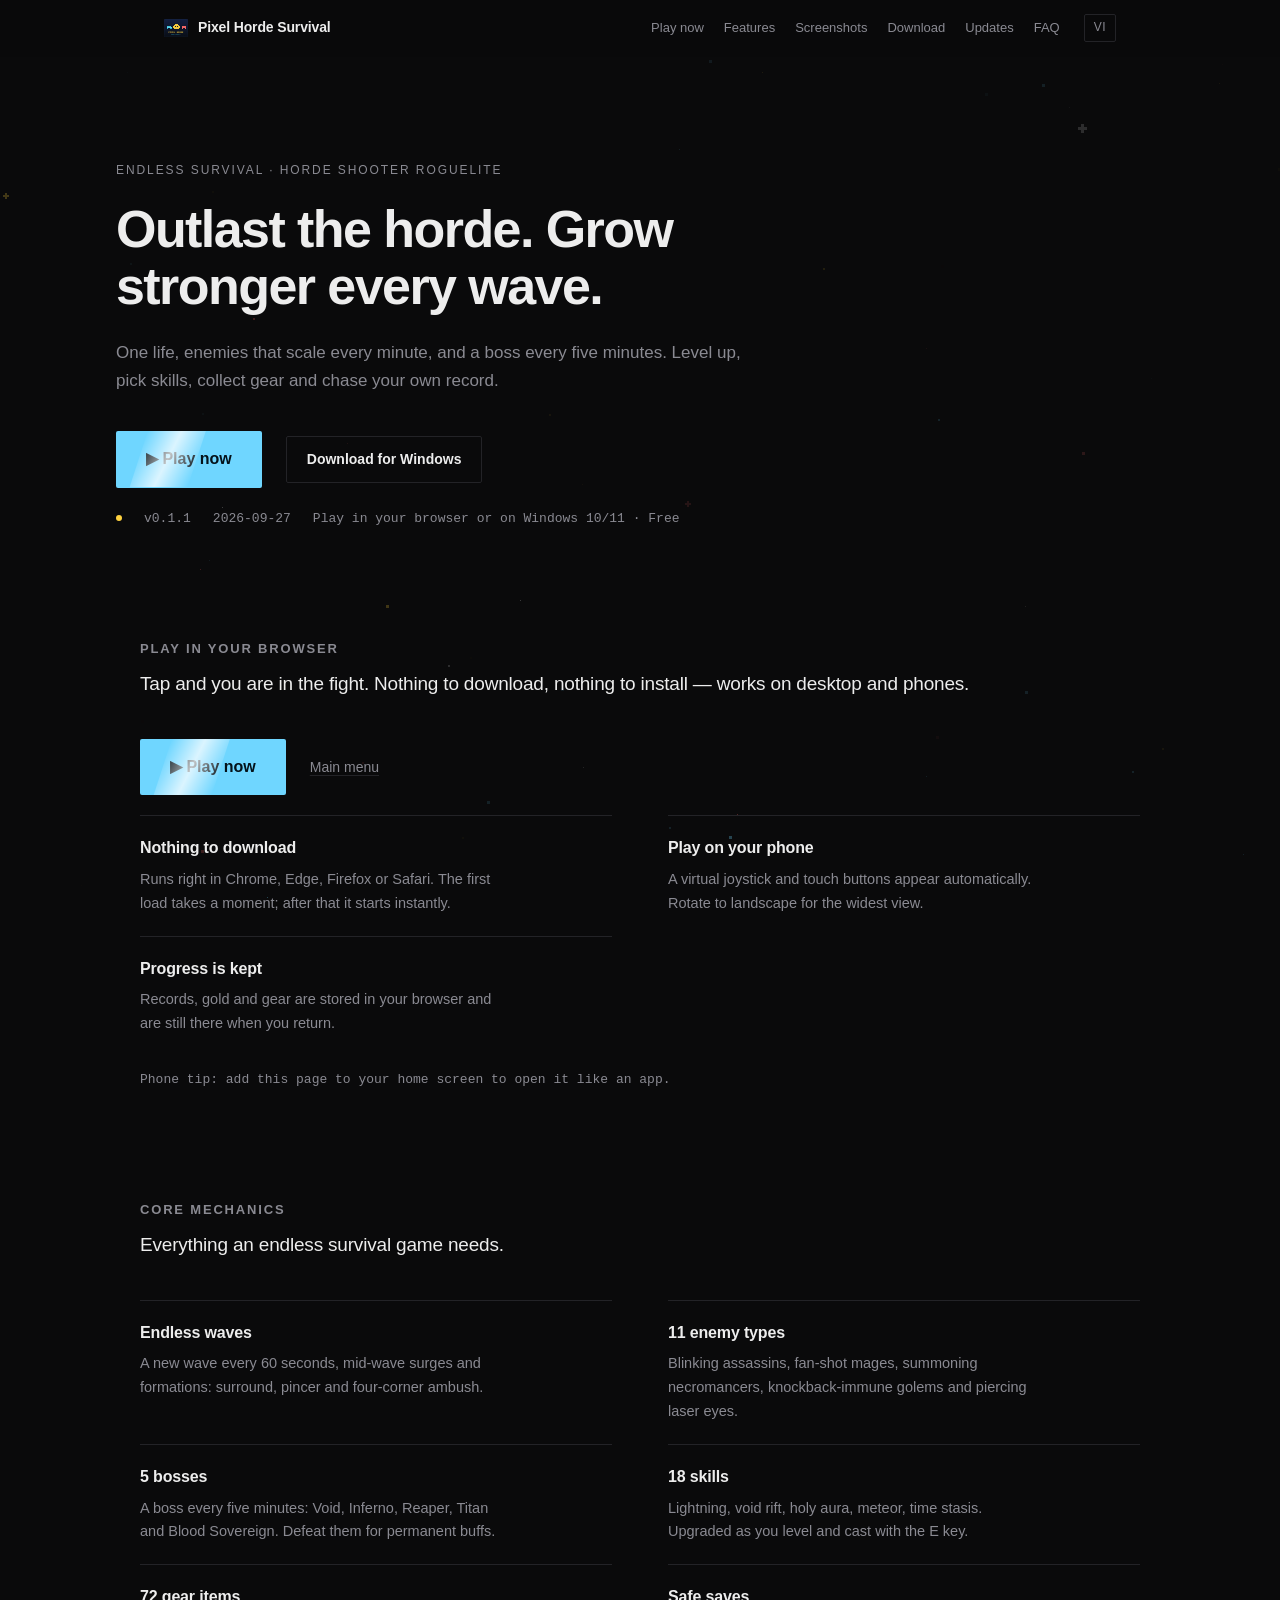
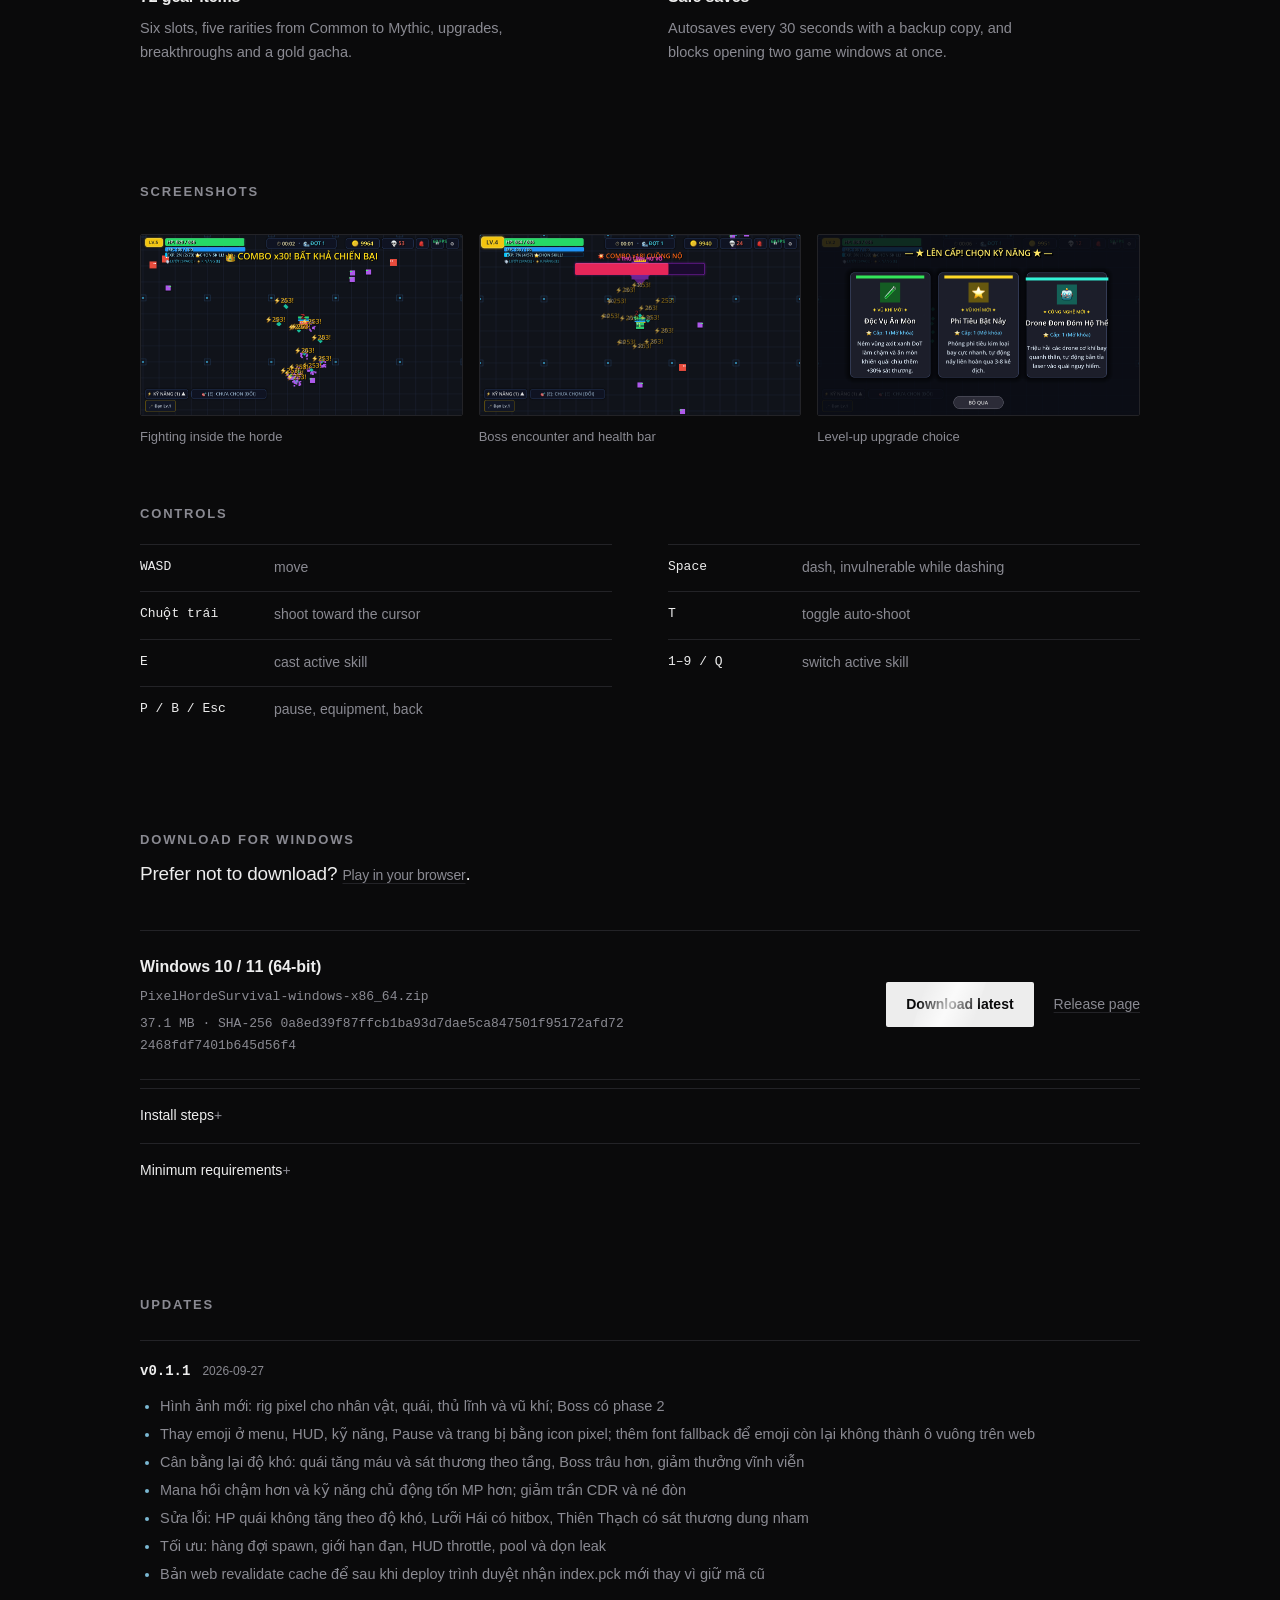
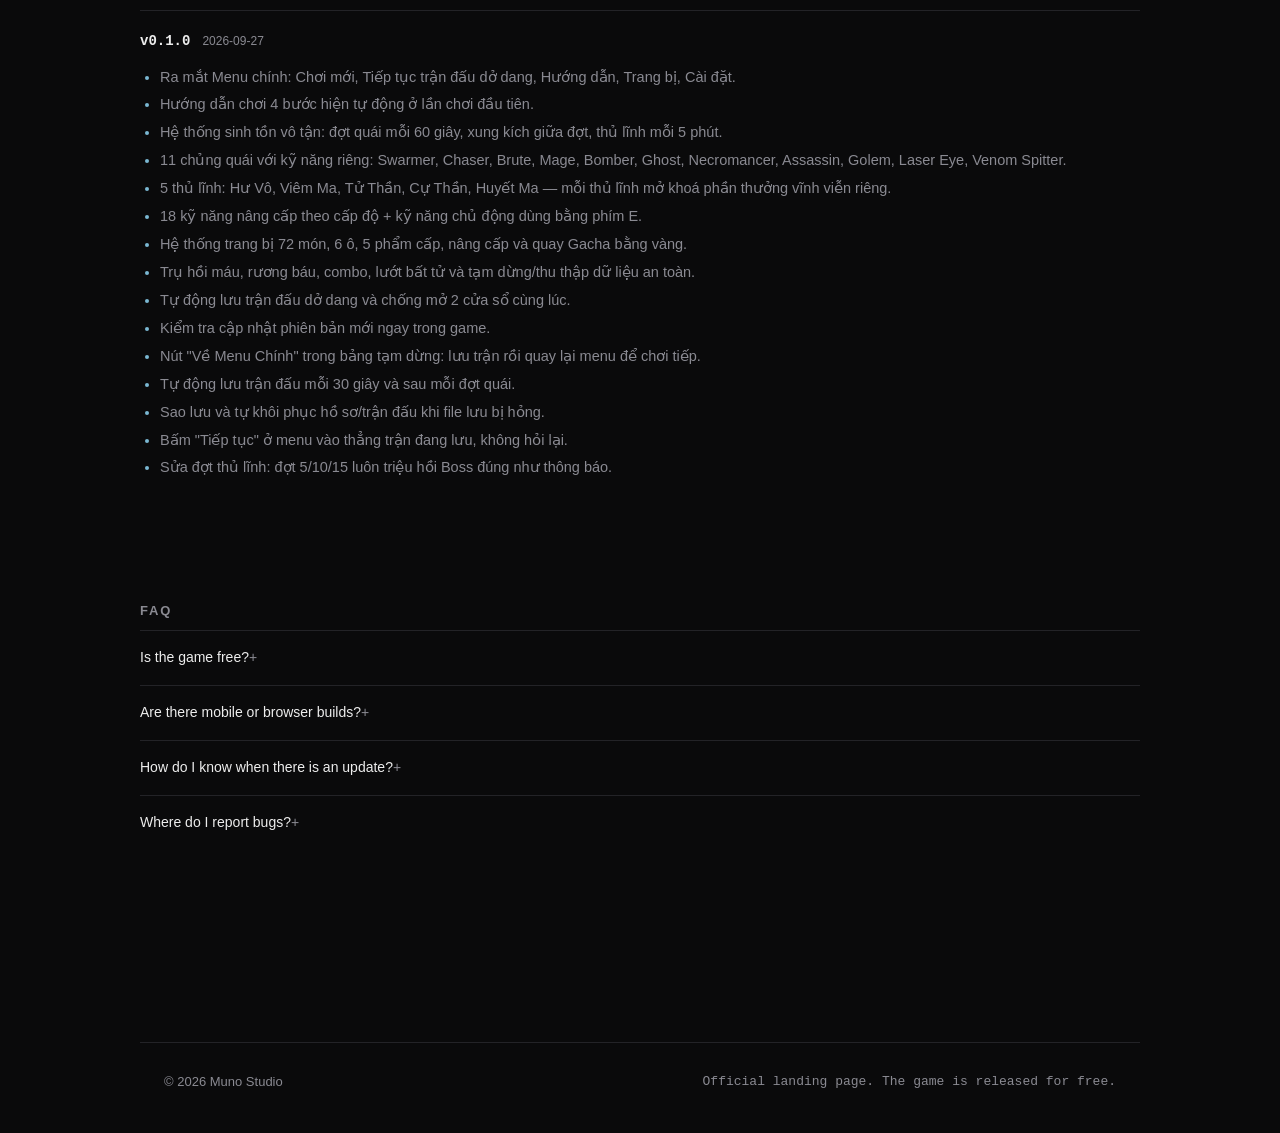
==== commit dd4666b9: "Phá cache bản web theo phiên bản phát hành" ====
--- a/index.html
+++ b/index.html
@@ -48,7 +48,7 @@
       Lên cấp, chọn kỹ năng, thu thập trang bị và chạy đua cùng kỷ lục của chính mình.
     </p>
     <p class="actions" data-reveal>
-      <a id="play-btn" class="btn btn-play" href="play/?autostart=1" data-i18n="cta_play">▶ Chơi ngay</a>
+      <a id="play-btn" class="btn btn-play" href="play/?autostart=1&amp;v=0.1.1" data-i18n="cta_play">▶ Chơi ngay</a>
       <a id="download-btn" class="btn btn-ghost" href="https://github.com/Musual-Moncra/Pixel-Horde-Survival.github.io/releases/latest/download/PixelHordeSurvival-windows-x86_64.zip" data-i18n="cta_download">Tải cho Windows</a>
     </p>
     <p class="meta" data-reveal>
@@ -64,7 +64,7 @@
     <p class="section-lede" data-reveal data-i18n="play_lede">Bấm là vào trận. Không cần tải, không cần cài đặt — chơi được cả trên máy tính lẫn điện thoại.</p>
     <p class="actions" data-reveal>
       <a class="btn btn-play" href="play/?autostart=1" data-i18n="cta_play">▶ Chơi ngay</a>
-      <a class="link" href="play/" data-i18n="play_menu_link">Vào menu chính</a>
+      <a class="link" href="play/?v=0.1.1" data-i18n="play_menu_link">Vào menu chính</a>
     </p>
     <dl class="facts">
       <div data-reveal>
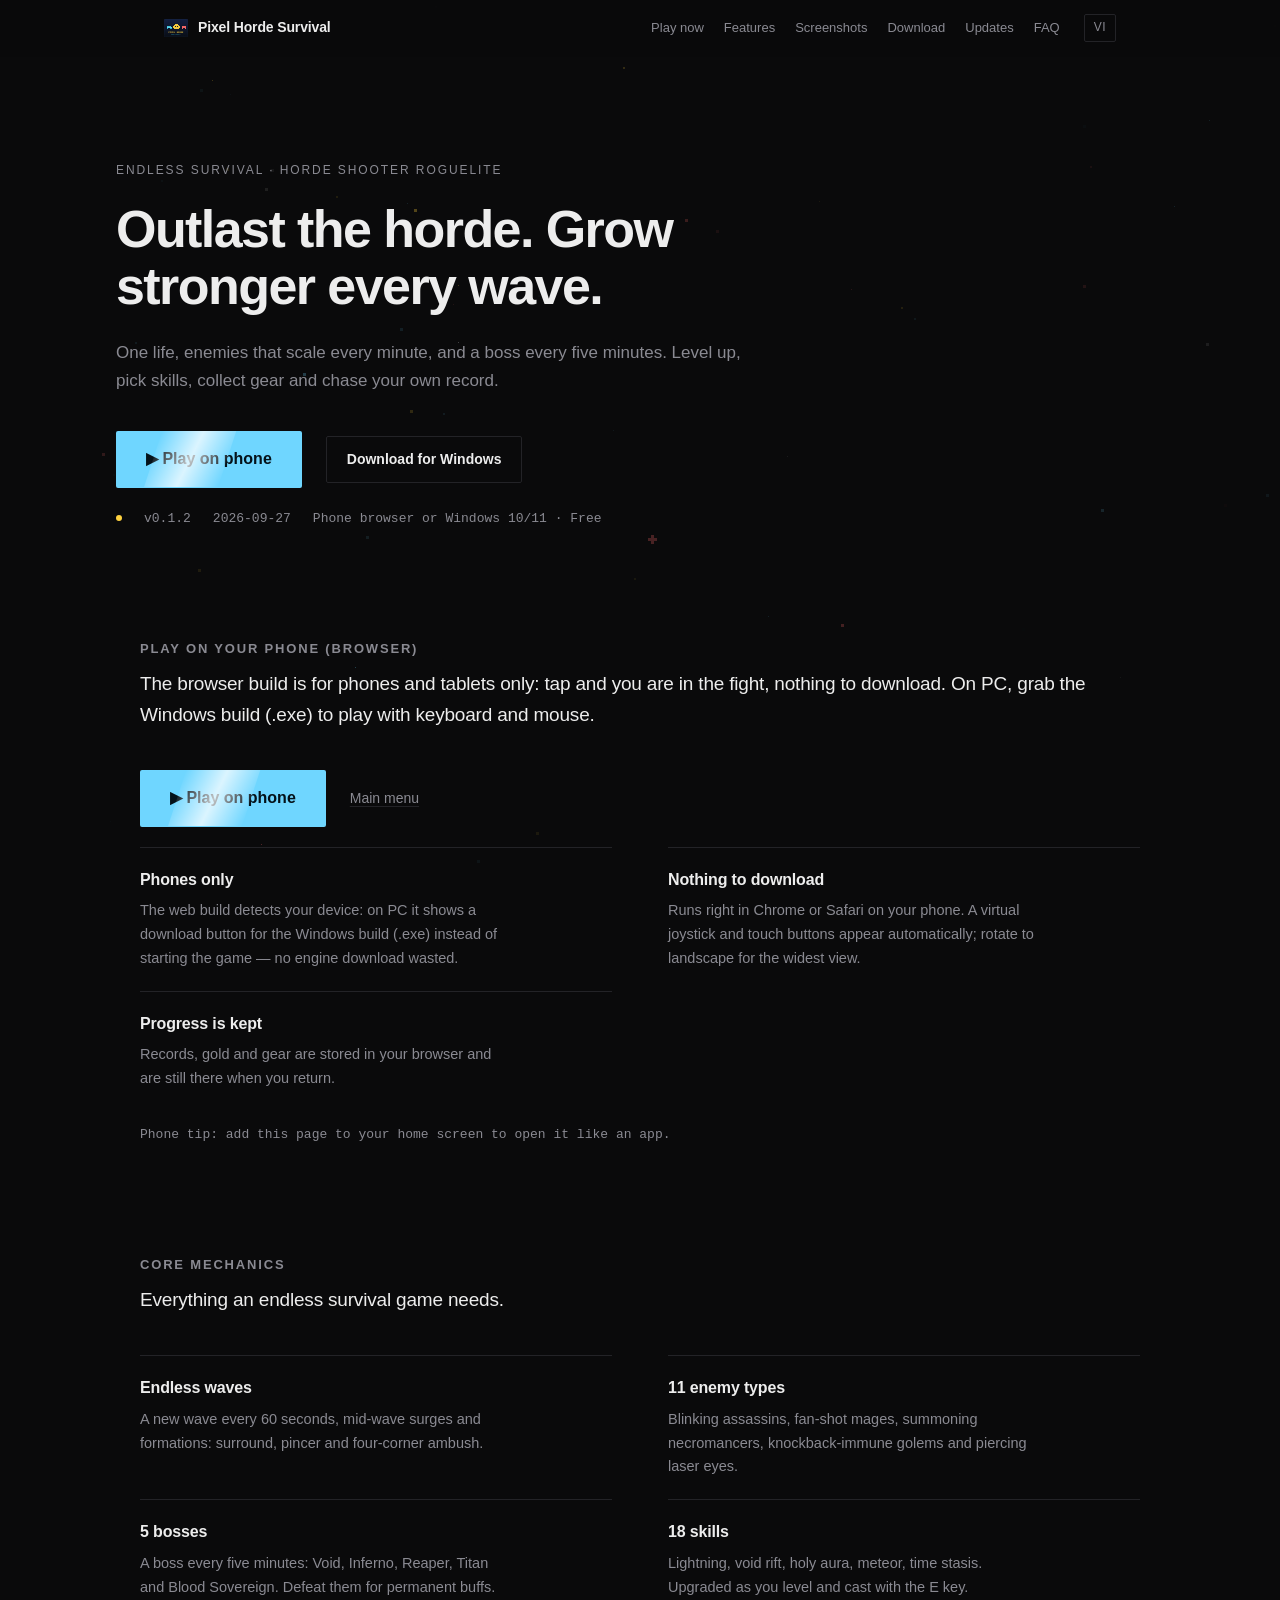
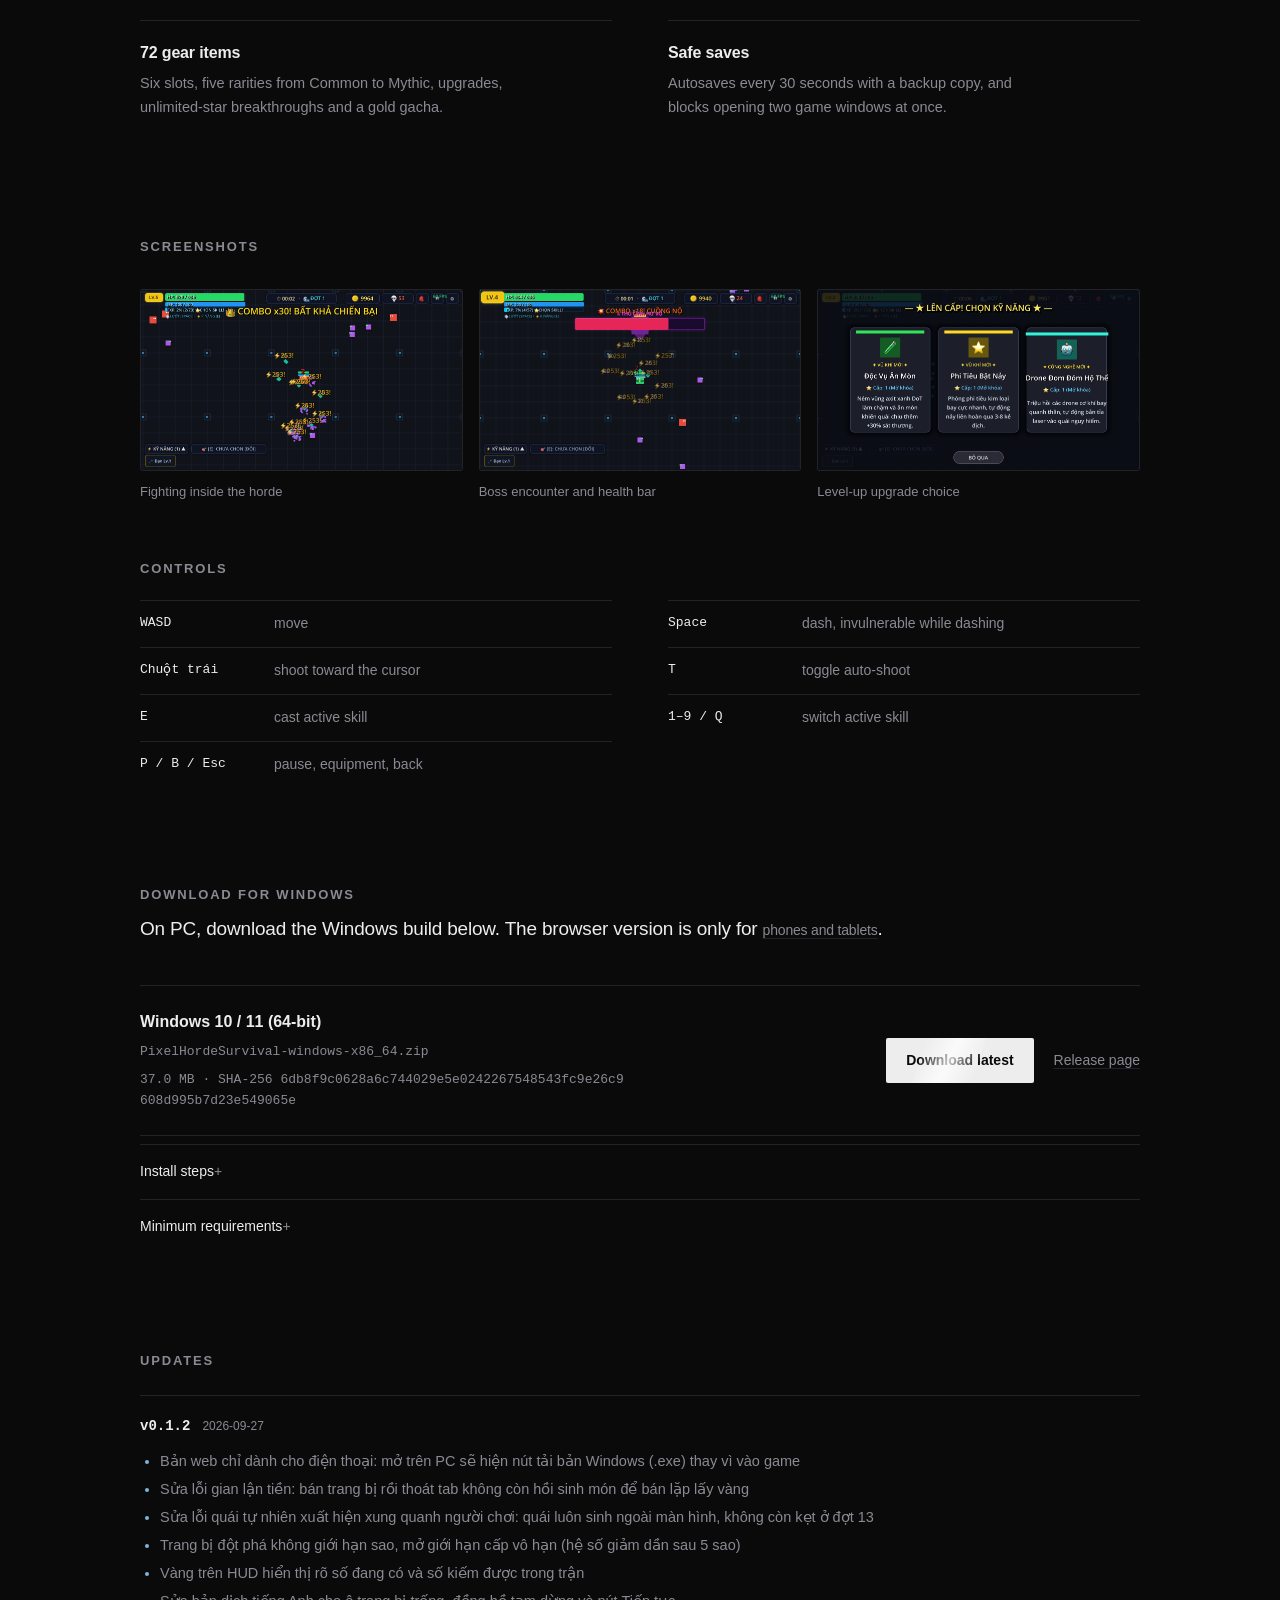
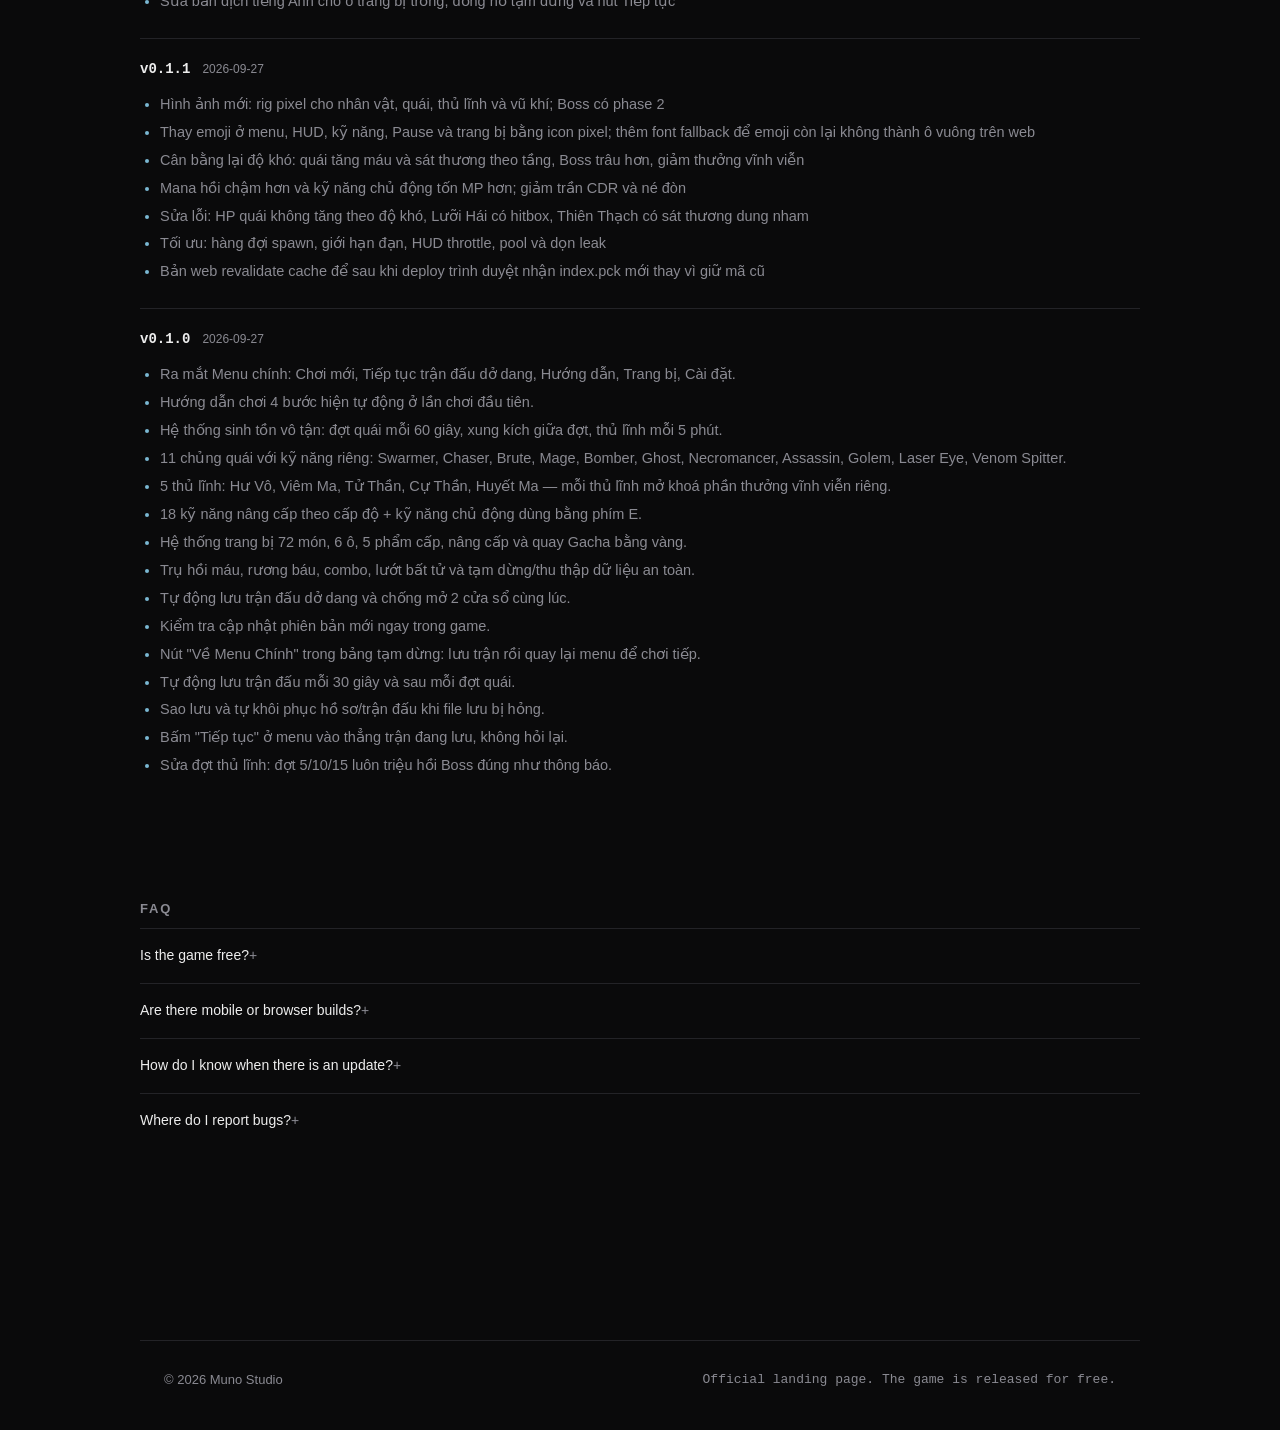
==== commit 4944c92d: "Phát hành v0.1.2: bản web chỉ dành cho điện thoại, sửa lỗi tiền và quái vây quanh" ====
--- a/index.html
+++ b/index.html
@@ -48,32 +48,32 @@
       Lên cấp, chọn kỹ năng, thu thập trang bị và chạy đua cùng kỷ lục của chính mình.
     </p>
     <p class="actions" data-reveal>
-      <a id="play-btn" class="btn btn-play" href="play/?autostart=1&amp;v=0.1.1" data-i18n="cta_play">▶ Chơi ngay</a>
+      <a id="play-btn" class="btn btn-play" href="play/?autostart=1&amp;v=0.1.2" data-i18n="cta_play">▶ Chơi trên điện thoại</a>
       <a id="download-btn" class="btn btn-ghost" href="https://github.com/Musual-Moncra/Pixel-Horde-Survival.github.io/releases/latest/download/PixelHordeSurvival-windows-x86_64.zip" data-i18n="cta_download">Tải cho Windows</a>
     </p>
     <p class="meta" data-reveal>
       <span class="dot" aria-hidden="true"></span>
       <span>v<span id="version-badge">0.0.0</span></span>
       <span id="release-date">—</span>
-      <span data-i18n="hero_meta_os">Chơi trên trình duyệt hoặc Windows 10/11 · Miễn phí</span>
+      <span data-i18n="hero_meta_os">Điện thoại (trình duyệt) hoặc Windows 10/11 · Miễn phí</span>
     </p>
   </section>
 
   <section id="play" class="section wrap">
-    <h2 data-reveal data-i18n="play_title">Chơi ngay trên trình duyệt</h2>
-    <p class="section-lede" data-reveal data-i18n="play_lede">Bấm là vào trận. Không cần tải, không cần cài đặt — chơi được cả trên máy tính lẫn điện thoại.</p>
+    <h2 data-reveal data-i18n="play_title">Chơi trên điện thoại (trình duyệt)</h2>
+    <p class="section-lede" data-reveal data-i18n="play_lede">Bản web dành riêng cho điện thoại và máy tính bảng: bấm là vào trận, không cần tải. Trên PC, hãy tải bản Windows (.exe) để chơi bằng bàn phím và chuột.</p>
     <p class="actions" data-reveal>
-      <a class="btn btn-play" href="play/?autostart=1" data-i18n="cta_play">▶ Chơi ngay</a>
+      <a class="btn btn-play" href="play/?autostart=1" data-i18n="cta_play">▶ Chơi trên điện thoại</a>
       <a class="link" href="play/?v=0.1.1" data-i18n="play_menu_link">Vào menu chính</a>
     </p>
     <dl class="facts">
       <div data-reveal>
-        <dt data-i18n="play_f1_title">Không cần tải</dt>
-        <dd data-i18n="play_f1_body">Chạy thẳng trong trình duyệt: Chrome, Edge, Firefox hoặc Safari. Lần đầu chờ tải một lát, các lần sau mở là vào ngay.</dd>
+        <dt data-i18n="play_f1_title">Chỉ dành cho điện thoại</dt>
+        <dd data-i18n="play_f1_body">Bản web tự nhận diện thiết bị: mở trên PC sẽ hiện nút tải bản Windows (.exe) thay vì vào game — không tốn dữ liệu tải engine.</dd>
       </div>
       <div data-reveal>
-        <dt data-i18n="play_f2_title">Chơi trên điện thoại</dt>
-        <dd data-i18n="play_f2_body">Joystick ảo và nút cảm ứng tự hiện. Xoay ngang máy để có màn hình rộng nhất.</dd>
+        <dt data-i18n="play_f2_title">Không cần tải</dt>
+        <dd data-i18n="play_f2_body">Chạy thẳng trong Chrome hoặc Safari trên điện thoại. Joystick ảo và nút cảm ứng tự hiện; xoay ngang máy để có màn hình rộng nhất.</dd>
       </div>
       <div data-reveal>
         <dt data-i18n="play_f3_title">Tiến trình được giữ</dt>
@@ -105,7 +105,7 @@
       </div>
       <div data-reveal>
         <dt data-i18n="f5_title">72 trang bị</dt>
-        <dd data-i18n="f5_body">Sáu ô trang bị, năm phẩm cấp từ Thường đến Huyền Thoại, nâng cấp, đột phá và quay Gacha bằng vàng.</dd>
+        <dd data-i18n="f5_body">Sáu ô trang bị, năm phẩm cấp từ Thường đến Thần Thoại, nâng cấp, đột phá không giới hạn sao và quay Gacha bằng vàng.</dd>
       </div>
       <div data-reveal>
         <dt data-i18n="f6_title">Lưu an toàn</dt>
@@ -137,7 +137,7 @@
 
   <section id="download" class="section wrap">
     <h2 data-reveal data-i18n="download_title">Tải bản Windows</h2>
-    <p class="section-lede" data-reveal data-i18n="download_lede">Không muốn tải? <a class="link" href="#play">Chơi ngay trên trình duyệt</a>.</p>
+    <p class="section-lede" data-reveal data-i18n="download_lede">Trên PC hãy tải bản Windows bên dưới. Bản chơi trên trình duyệt chỉ dành cho <a class="link" href="#play">điện thoại và máy tính bảng</a>.</p>
     <div class="download" data-reveal>
       <div>
         <strong>Windows 10 / 11 (64-bit)</strong>
